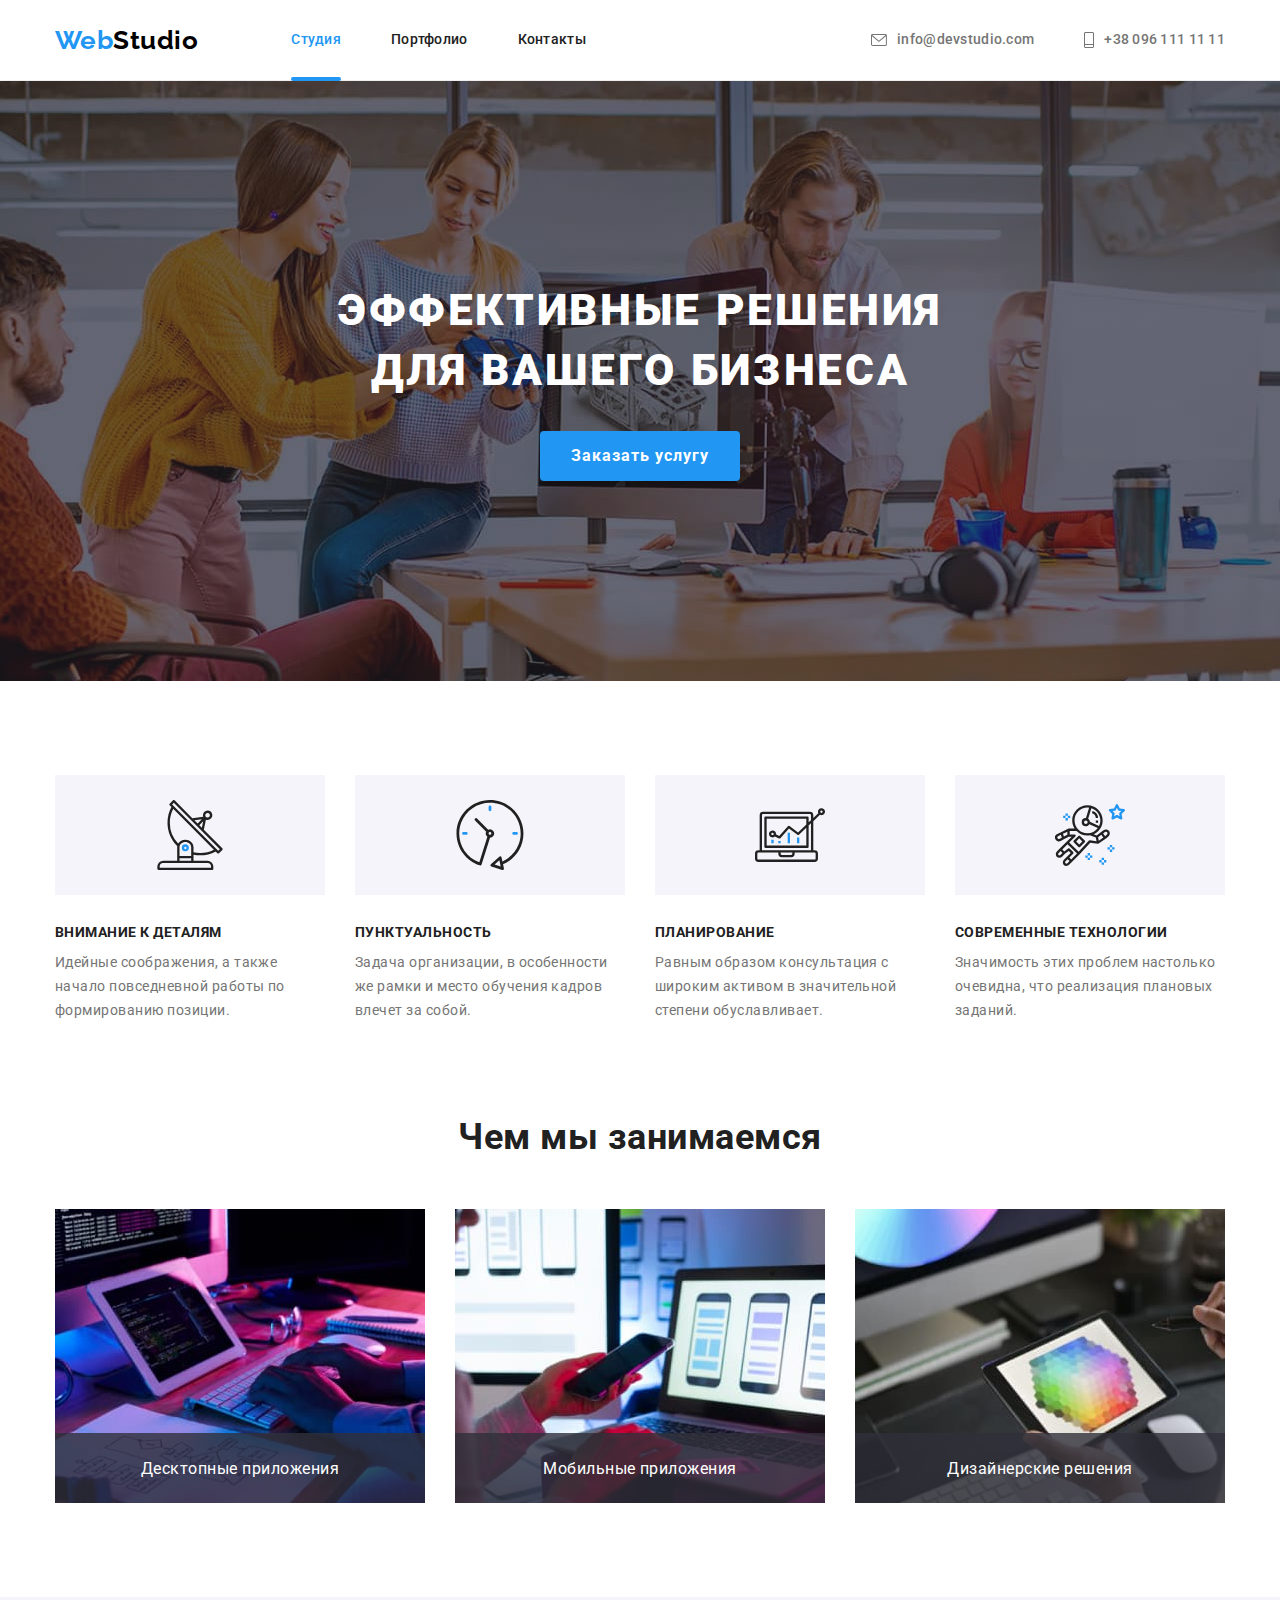
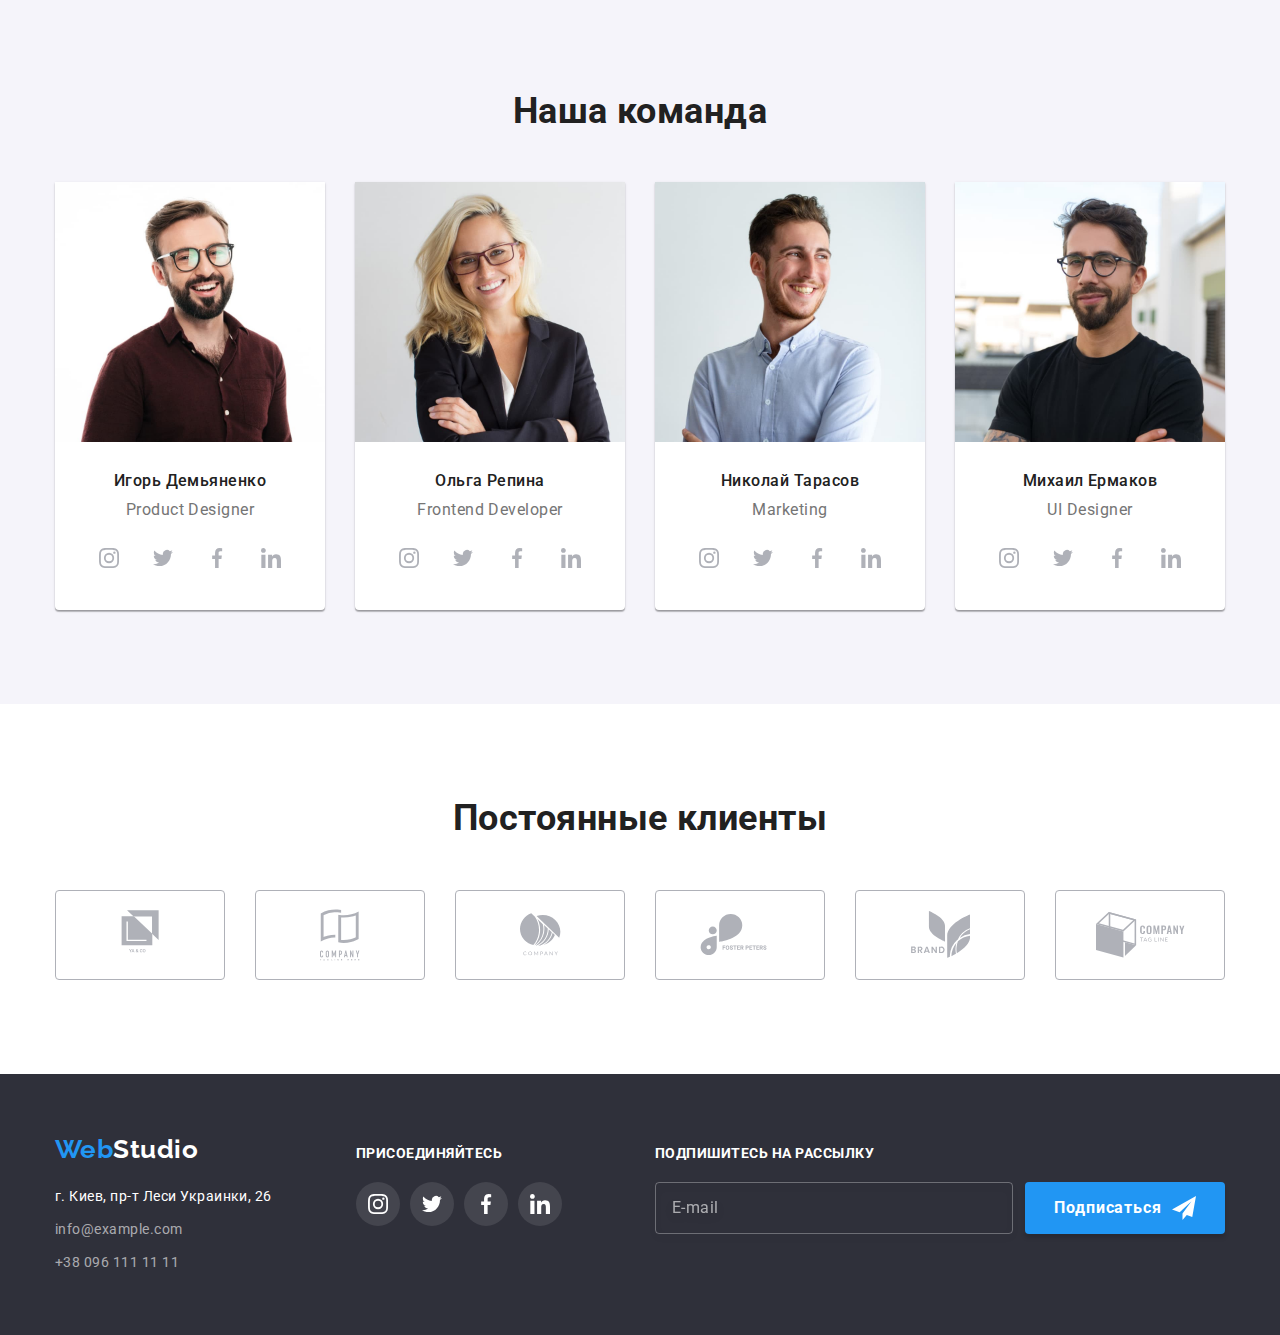
==== index.html @ da9f1fb9 "Добавлены файлы" ====
<!DOCTYPE html>
<html lang="ru">
  <head>
    <meta charset="UTF-8" />
    <meta name="viewport" content="width=device-width, initial-scale=1.0" />
    <title lang="en">Web Studio (Version 2.0)</title>
    <link rel="preconnect" href="https://fonts.gstatic.com" />
    <link
      href="https://fonts.googleapis.com/css2?family=Raleway:wght@700&family=Roboto:wght@400;500;700;900&display=swap"
      rel="stylesheet"
    />
    <link
      rel="stylesheet"
      href="https://cdnjs.cloudflare.com/ajax/libs/modern-normalize/1.0.0/modern-normalize.min.css"
    />
    <link rel="stylesheet" href="css/style.css" />
  </head>
  <body>
    <!-- ========== HEADER ========== -->
    <header class="header">
      <div class="container">
        <nav class="navigation">
          <a class="logo" href="index.html"
            ><span class="logo-segment">Web</span>Studio</a
          >
          <ul class="navigation-list">
            <li class="navigation-list-item">
              <a class="navigation-link current" href="index.html">Студия</a>
            </li>
            <li class="navigation-list-item">
              <a class="navigation-link" href="portfolio.html">Портфолио</a>
            </li>
            <li class="navigation-list-item">
              <a class="navigation-link" href="">Контакты</a>
            </li>
          </ul>
        </nav>
        <address class="header-address">
          <a class="header-address-link" href="mailto:info@devstudio.com">
            <svg class="address-icon" width="16" height="12">
              <use href="./icons/webstudio-sprite.svg#envelope"></use>
            </svg>
            info@devstudio.com</a
          >
          <a class="header-address-link" href="tel:+380961111111">
            <svg class="address-icon" width="10" height="16">
              <use href="./icons/webstudio-sprite.svg#phone"></use>
            </svg>
            +38 096 111 11 11
          </a>
        </address>
      </div>
    </header>

    <main>
      <!-- ========== HERO ========== -->

      <section class="hero">
        <h1 class="hero-title">Эффективные решения для вашего бизнеса</h1>
        <button class="hero-button" type="button" data-modal-open>
          Заказать услугу
        </button>
      </section>

      <!-- ========== FEAUTURES ========== -->

      <section class="section features">
        <div class="container">
          <h2 class="visually-hidden">Особенности</h2>
          <ul class="features-list">
            <li class="features-list-item">
              <div class="features-icon-container">
                <svg class="features-icon" width="70" height="70">
                  <use
                    href="./icons/webstudio-sprite.svg#antenna"
                    width="70"
                    height="70"
                  ></use>
                </svg>
              </div>
              <h3 class="features-list-title">Внимание к деталям</h3>
              <p class="features-list-text">
                Идейные соображения, а также начало повседневной работы по
                формированию позиции.
              </p>
            </li>
            <li class="features-list-item">
              <div class="features-icon-container">
                <svg class="features-icon" width="70" height="70">
                  <use
                    href="./icons/webstudio-sprite.svg#clock"
                    width="70"
                    height="70"
                  ></use>
                </svg>
              </div>
              <h3 class="features-list-title">Пунктуальность</h3>
              <p class="features-list-text">
                Задача организации, в особенности же рамки и место обучения
                кадров влечет за собой.
              </p>
            </li>
            <li class="features-list-item">
              <div class="features-icon-container">
                <svg class="features-icon" width="70" height="70">
                  <use
                    href="./icons/webstudio-sprite.svg#diagram"
                    width="70"
                    height="70"
                  ></use>
                </svg>
              </div>
              <h3 class="features-list-title">Планирование</h3>
              <p class="features-list-text">
                Равным образом консультация с широким активом в значительной
                степени обуславливает.
              </p>
            </li>
            <li class="features-list-item">
              <div class="features-icon-container">
                <svg class="features-icon" width="70" height="70">
                  <use href="./icons/webstudio-sprite.svg#astronaut"></use>
                </svg>
              </div>
              <h3 class="features-list-title">Современные технологии</h3>
              <p class="features-list-text">
                Значимость этих проблем настолько очевидна, что реализация
                плановых заданий.
              </p>
            </li>
          </ul>
        </div>
      </section>

      <!-- ========== SERVICES ========== -->

      <section class="section services">
        <div class="container">
          <h3 class="services-title">Чем мы занимаемся</h3>
          <ul class="services-list">
            <li class="services-list-item">
              <img
                class="services-img"
                src="./images/img.jpg"
                width="370"
                height="294"
                alt="Человек печатает на клавиатуре"
              />
              <div class="services-label">
                <p class="label-text">Десктопные приложения</p>
              </div>
            </li>
            <li class="services-list-item">
              <img
                class="services-img"
                src="./images/img2.jpg"
                width="370"
                height="294"
                alt="Человек смотрит в телефон, сидя за ноутбуком"
              />
              <div class="services-label">
                <p class="label-text">Мобильные приложения</p>
              </div>
            </li>
            <li class="services-list-item">
              <img
                class="services-img"
                src="./images/img3.jpg"
                width="370"
                height="294"
                alt="Человек рисует на планшете"
              />
              <div class="services-label">
                <p class="label-text">Дизайнерские решения</p>
              </div>
            </li>
          </ul>
        </div>
      </section>

      <!-- ========== TEAM ========== -->

      <section class="section team">
        <div class="container">
          <h2 class="team-title">Наша команда</h2>
          <ul class="team-list">
            <li class="team-list-item">
              <img
                class="team-img"
                src="images/man.jpg"
                alt="Игорь Демьяненко"
                width="270"
                height="260"
              />
              <div class="team-card-content">
                <h3 class="team-name-title">Игорь Демьяненко</h3>
                <p class="team-profession" lang="en">Product Designer</p>
                <ul class="team-social-networks">
                  <li>
                    <a href="#" class="team-social-link">
                      <svg class="team-icon" width="20" height="20">
                        <use
                          href="./icons/webstudio-sprite.svg#instagram"
                        ></use>
                      </svg>
                    </a>
                  </li>
                  <li>
                    <a href="#" class="team-social-link">
                      <svg class="team-icon" width="20" height="20">
                        <use href="./icons/webstudio-sprite.svg#twitter"></use>
                      </svg>
                    </a>
                  </li>
                  <li>
                    <a href="#" class="team-social-link">
                      <svg class="team-icon" width="20" height="20">
                        <use href="./icons/webstudio-sprite.svg#facebook"></use>
                      </svg>
                    </a>
                  </li>
                  <li>
                    <a href="#" class="team-social-link">
                      <svg class="team-icon" width="20" height="20">
                        <use href="./icons/webstudio-sprite.svg#linkedin"></use>
                      </svg>
                    </a>
                  </li>
                </ul>
              </div>
            </li>
            <li class="team-list-item">
              <img
                class="team-img"
                src="images/man1.jpg"
                alt="Ольга Репина"
                width="270"
                height="260"
              />
              <div class="team-card-content">
                <h3 class="team-name-title">Ольга Репина</h3>
                <p class="team-profession" lang="en">Frontend Developer</p>
                <ul class="team-social-networks">
                  <li>
                    <a href="#" class="team-social-link">
                      <svg class="team-icon" width="20" height="20">
                        <use
                          href="./icons/webstudio-sprite.svg#instagram"
                        ></use>
                      </svg>
                    </a>
                  </li>
                  <li>
                    <a href="#" class="team-social-link">
                      <svg class="team-icon" width="20" height="20">
                        <use href="./icons/webstudio-sprite.svg#twitter"></use>
                      </svg>
                    </a>
                  </li>
                  <li>
                    <a href="#" class="team-social-link">
                      <svg class="team-icon" width="20" height="20">
                        <use href="./icons/webstudio-sprite.svg#facebook"></use>
                      </svg>
                    </a>
                  </li>
                  <li>
                    <a href="#" class="team-social-link">
                      <svg class="team-icon" width="20" height="20">
                        <use href="./icons/webstudio-sprite.svg#linkedin"></use>
                      </svg>
                    </a>
                  </li>
                </ul>
              </div>
            </li>
            <li class="team-list-item">
              <img
                class="team-img"
                src="images/man2.jpg"
                alt="Николай Тарасов"
                width="270"
                height="260"
              />
              <div class="team-card-content">
                <h3 class="team-name-title">Николай Тарасов</h3>
                <p class="team-profession" lang="en">Marketing</p>
                <ul class="team-social-networks">
                  <li>
                    <a href="#" class="team-social-link">
                      <svg class="team-icon" width="20" height="20">
                        <use
                          href="./icons/webstudio-sprite.svg#instagram"
                        ></use>
                      </svg>
                    </a>
                  </li>
                  <li>
                    <a href="#" class="team-social-link">
                      <svg class="team-icon" width="20" height="20">
                        <use href="./icons/webstudio-sprite.svg#twitter"></use>
                      </svg>
                    </a>
                  </li>
                  <li>
                    <a href="#" class="team-social-link">
                      <svg class="team-icon" width="20" height="20">
                        <use href="./icons/webstudio-sprite.svg#facebook"></use>
                      </svg>
                    </a>
                  </li>
                  <li>
                    <a href="#" class="team-social-link">
                      <svg class="team-icon" width="20" height="20">
                        <use href="./icons/webstudio-sprite.svg#linkedin"></use>
                      </svg>
                    </a>
                  </li>
                </ul>
              </div>
            </li>
            <li class="team-list-item">
              <img
                class="team-img"
                src="images/man3.jpg"
                alt="Михаил Ермаков"
                width="270"
                height="260"
              />
              <div class="team-card-content">
                <h3 class="team-name-title">Михаил Ермаков</h3>
                <p class="team-profession" lang="en">UI Designer</p>
                <ul class="team-social-networks">
                  <li>
                    <a href="#" class="team-social-link">
                      <svg class="team-icon" width="20" height="20">
                        <use
                          href="./icons/webstudio-sprite.svg#instagram"
                        ></use>
                      </svg>
                    </a>
                  </li>
                  <li>
                    <a href="#" class="team-social-link">
                      <svg class="team-icon" width="20" height="20">
                        <use href="./icons/webstudio-sprite.svg#twitter"></use>
                      </svg>
                    </a>
                  </li>
                  <li>
                    <a href="#" class="team-social-link">
                      <svg class="team-icon" width="20" height="20">
                        <use href="./icons/webstudio-sprite.svg#facebook"></use>
                      </svg>
                    </a>
                  </li>
                  <li>
                    <a href="#" class="team-social-link">
                      <svg class="team-icon" width="20" height="20">
                        <use href="./icons/webstudio-sprite.svg#linkedin"></use>
                      </svg>
                    </a>
                  </li>
                </ul>
              </div>
            </li>
          </ul>
        </div>
      </section>

      <!-- ========== CLIENTS ========== -->

      <section class="section clients">
        <div class="container">
          <h2 class="clients-title">Постоянные клиенты</h2>
          <ul class="clients-list">
            <li class="clients-list-item">
              <a href="#" class="clients-link">
                <svg class="clients-icon" width="45" height="50">
                  <use href="./icons/webstudio-sprite.svg#clients-1"></use>
                </svg>
              </a>
            </li>
            <li class="clients-list-item">
              <a href="#" class="clients-link">
                <svg class="clients-icon" width="40" height="52">
                  <use href="./icons/webstudio-sprite.svg#clients-2"></use>
                </svg>
              </a>
            </li>
            <li class="clients-list-item">
              <a href="#" class="clients-link">
                <svg class="clients-icon" width="41" height="43">
                  <use href="./icons/webstudio-sprite.svg#clients-3"></use>
                </svg>
              </a>
            </li>
            <li class="clients-list-item">
              <a href="#" class="clients-link">
                <svg class="clients-icon" width="80" height="42">
                  <use href="./icons/webstudio-sprite.svg#clients-4"></use>
                </svg>
              </a>
            </li>
            <li class="clients-list-item">
              <a href="#" class="clients-link">
                <svg class="clients-icon" width="59" height="47">
                  <use href="./icons/webstudio-sprite.svg#clients-5"></use>
                </svg>
              </a>
            </li>
            <li class="clients-list-item">
              <a href="#" class="clients-link">
                <svg class="clients-icon" width="89" height="46">
                  <use href="./icons/webstudio-sprite.svg#clients-6"></use>
                </svg>
              </a>
            </li>
          </ul>
        </div>
      </section>

      <!-- ========== END CLIENTS ========== -->
    </main>

    <!-- ========== FOOTER ========== -->

    <footer class="footer">
      <div class="container">
        <div class="footer-address-wrapper">
          <a class="logo" href="index.html"
            ><span class="logo-segment">Web</span>Studio</a
          >
          <address class="footer-address">
            <ul class="footer-address-list">
              <li class="footer-address-item">
                <a
                  class="footer-address-map"
                  href="https://goo.gl/maps/e7vMdmrx5FtBi2NV8"
                >
                  г. Киев, пр-т Леси Украинки, 26
                </a>
              </li>
              <li class="footer-address-item">
                <a class="footer-address-link" href="mailto:info@example.com"
                  >info@example.com</a
                >
              </li>
              <li class="footer-address-item">
                <a class="footer-address-link" href="tel:+380961111111"
                  >+38 096 111 11 11</a
                >
              </li>
            </ul>
          </address>
        </div>
        <div class="footer-social-container">
          <b class="follow-us">присоединяйтесь</b>
          <ul class="footer-social-list">
            <li class="footer-social-item">
              <a href="#" class="footer-social-link link">
                <svg class="footer-social-icon" width="20" height="20">
                  <use href="./icons/webstudio-sprite.svg#instagram"></use>
                </svg>
              </a>
            </li>
            <li class="footer-social-item">
              <a href="#" class="footer-social-link link">
                <svg class="footer-social-icon" width="20" height="20">
                  <use href="./icons/webstudio-sprite.svg#twitter"></use>
                </svg>
              </a>
            </li>
            <li class="footer-social-item">
              <a href="#" class="footer-social-link link">
                <svg class="footer-social-icon" width="20" height="20">
                  <use href="./icons/webstudio-sprite.svg#facebook"></use>
                </svg>
              </a>
            </li>
            <li class="footer-social-item">
              <a href="#" class="footer-social-link link">
                <svg class="footer-social-icon" width="20" height="20">
                  <use href="./icons/webstudio-sprite.svg#linkedin"></use>
                </svg>
              </a>
            </li>
          </ul>
        </div>
        <form class="subscr-form">
          <b class="subscr-title">Подпишитесь на рассылку</b>
          <div class="subscr-field">
            <label for="mail"></label>
            <input type="email" name="mail" id="mail" placeholder="E-mail" />
            <button class="subscr-button" type="submit">
              Подписаться
              <svg class="send-icon" width="24" height="24">
                <use href="./icons/webstudio-sprite.svg#send"></use>
              </svg>
            </button>
          </div>
        </form>
      </div>
    </footer>

    <!-- ========== MODAL WINDOW ========== -->

    <div class="backdrop is-hidden" data-modal>
      <div class="modal-window">
        <button type="button" class="modal-close-btn" data-modal-close>
          <svg class="close-icon" width="18" height="18">
            <use href="./icons/webstudio-sprite.svg#close"></use>
          </svg>
        </button>
        <form class="modal-form js-speaker-form">
          <b class="modal-action">Оставьте свои данные, мы вам перезвоним</b>

          <div class="form-field">
            <label for="name" class="form-label">Имя</label>
            <input
              class="form-input"
              type="text"
              name="name"
              id="name"
              autocomplete="off"
            />
            <svg class="input-icon" width="18" height="18">
              <use href="./icons/webstudio-sprite.svg#person"></use>
            </svg>
          </div>

          <div class="form-field">
            <label for="tel" class="form-label">Телефон</label>
            <input
              class="form-input"
              type="tel"
              name="tel"
              id="tel"
              autocomplete="off"
            />
            <svg class="input-icon" width="18" height="18">
              <use href="./icons/webstudio-sprite.svg#handset"></use>
            </svg>
          </div>

          <div class="form-field">
            <label for="modal-mail" class="form-label">Почта</label>
            <input
              class="form-input"
              type="email"
              name="mail"
              id="modal-mail"
            />
            <svg class="input-icon" width="18" height="18">
              <use href="./icons/webstudio-sprite.svg#mail"></use>
            </svg>
          </div>

          <div class="textarea form-field">
            <label for="comment">Комментарий</label>
            <textarea
              class="form-textarea"
              name="comment"
              id="comment"
              placeholder="Введите текст"
            ></textarea>
          </div>

          <div class="form-checkbox">
            <label for="agreement">
              <input
                class="visually-hidden"
                type="checkbox"
                name="agreement"
                id="agreement"
                value="agree"
              />
              <svg class="check-icon" width="16" height="15">
                <use href="./icons/webstudio-sprite.svg#check"></use>
              </svg>
              Соглашаюсь с рассылкой и принимаю&nbsp;
              <a class="agreement-link" href="">Условия договора</a>
            </label>
          </div>

          <button class="submit-button" type="submit">Отправить</button>
        </form>
      </div>
    </div>

    <!-- ========== END MODAL WINDOW ========== -->
    <script src="./js/modal.js"></script>
    <script>
      (() => {
        document
          .querySelector('.js-speaker-form')
          .addEventListener('submit', e => {
            e.preventDefault();

            new FormData(e.currentTarget).forEach((value, name) =>
              console.log(`${name}: ${value}`),
            );
          });
      })();
    </script>
  </body>
</html>
---- css/style.css ----
/* * {
  outline: 1px solid red;
} */
:root {
  --title-text-color: #212121;
  --primary-text-color: #757575;
  --white-text-color: #ffffff;
  --accent-color: #2196f3;
  --hero-background-color: #2f303a;
  --footer-background-color: #2f303a;
  --primary-background-color: #ffffff;
  --secondary-background-color: #f5f4fa;
  --border-color: #eeeeee;
  --icon-color: #afb1b8;

  --card-set-gap: 30px;
  --timing-function: cubic-bezier(0.4, 0, 0.2, 1);
}
/* ========== UTILITIES========== */
.visually-hidden {
  position: absolute;
  width: 1px;
  height: 1px;
  margin: -1px;
  border: 0;
  padding: 0;
  white-space: nowrap;
  clip-path: inset(100%);
  clip: rect(0 0 0 0);
  overflow: hidden;
}
.container {
  width: 1200px;
  margin: 0 auto;
  padding: 0 15px;
}
.section {
  padding-top: 94px;
  padding-bottom: 94px;
}
/* ========== END UTILITIES ========== */

/* ========== BODY ========== */
body {
  /* padding-top: 80px; */

  font-family: 'Roboto', sans-serif;
  font-weight: 400;
  letter-spacing: 0.03em;
  background-color: var(--primary-background-color);
}
a {
  text-decoration: none;
}
ul {
  padding: 0;
  margin: 0;

  list-style: none;
}
h1,
h2,
h3,
h4,
h5,
h6,
p {
  margin: 0;
}
img {
  display: block;
  min-width: 100%;
  height: auto;
}
textarea {
  resize: none;
}
/* ========== END BODY ========== */

/* ========== HEADER ========== */
.header {
  background-color: var(--primary-background-color);
  border-bottom: 1px solid var(--border-color);
}
.header .container {
  display: flex;
  align-items: center;
}
.navigation {
  display: flex;
  align-items: center;
}
.logo {
  font-family: 'Raleway', sans-serif;
  font-weight: 700;
  font-size: 26px;
  line-height: 1.19;
}
.header .logo {
  margin-right: 93px;
  color: #000;
}
.logo-segment {
  color: var(--accent-color);
}
.navigation-list {
  display: flex;
}
.navigation-list-item + .navigation-list-item,
.header-address-link + .header-address-link {
  margin-left: 50px;
}
.navigation-link,
.header-address-link {
  display: inline-block;
  padding-top: 32px;
  padding-bottom: 32px;

  transition: color 250ms var(--timing-function);
}
.navigation-link.current {
  position: relative;

  color: var(--accent-color);
}
.navigation-link.current::after {
  content: '';
  position: absolute;
  left: 0;
  bottom: -1px;

  width: 100%;
  height: 4px;
  border-radius: 4px;

  background-color: var(--accent-color);
}

.navigation-link,
.header-address {
  margin-left: auto;

  font-weight: 500;
  font-size: 14px;
  line-height: 1.14;
  letter-spacing: 0.02em;
  color: var(--title-text-color);
}
.header-address {
  display: flex;
}
.address-icon {
  margin-right: 10px;
  fill: currentColor;
}
.header-address-link {
  display: flex;
  align-items: center;
  font-style: normal;
  color: var(--primary-text-color);
}
.navigation-link:hover,
.navigation-link:focus,
.header-address-link:hover,
.header-address-link:focus {
  color: var(--accent-color);
}
/* ========== END HEADER ========== */

/* ========== HERO ========== */
.hero {
  max-width: 1600px;
  min-height: 600px;
  margin: 0 auto;
  padding-top: 200px;
  padding-bottom: 200px;

  text-align: center;
  background-color: var(--hero-background-color);

  background-image: linear-gradient(
      rgba(47, 48, 58, 0.4),
      rgba(47, 48, 58, 0.4)
    ),
    url(../images/hero-bg.jpg);
  background-position: center;
  background-repeat: no-repeat;
}
.hero-title {
  width: 696px;
  margin-top: 0;
  margin-right: auto;
  margin-bottom: 30px;
  margin-left: auto;

  font-weight: 900;
  font-size: 44px;
  line-height: 1.36;
  letter-spacing: 0.06em;
  text-transform: uppercase;
  color: var(--white-text-color);
}
.hero-button,
.submit-button,
.subscr-button {
  display: block;
  min-width: 200px;
  min-height: 50px;
  padding: 10px 0;

  margin-left: auto;
  margin-right: auto;
  border: none;
  border-radius: 4px;

  font-weight: 700;
  font-size: 16px;
  line-height: 1.87;
  letter-spacing: 0.06em;
  background-color: var(--accent-color);
  color: var(--white-text-color);
  cursor: pointer;

  box-shadow: 0px 4px 4px rgba(0, 0, 0, 0.15);
  transition: color 250ms var(--timing-function);
}
/* ========== END HERO ========== */

/* ========== FEATURES ========== */
.features {
  padding-bottom: 0;
}
.features-list {
  display: flex;
}
.features-list-item {
  width: 270px;
}
.features-list-item + .features-list-item {
  margin-left: 30px;
}
.features-icon-container {
  display: flex;
  justify-content: center;
  align-items: center;
  width: 270px;
  height: 120px;
  margin-bottom: 30px;

  background-color: var(--secondary-background-color);
}
.features-list-title {
  margin-top: 0;
  margin-bottom: 10px;
  color: var(--title-text-color);
}
.features-list-title,
.services-descr,
.follow-us,
.subscr-title {
  font-weight: 700;
  font-size: 14px;
  line-height: 1.14;
  text-transform: uppercase;
}
.features-list-text {
  margin: 0;

  font-size: 14px;
  line-height: 1.71;
  color: var(--primary-text-color);
}
/* ========== END FEATURES ========== */

/* ========== SERVICES ========== */
.services-title,
.team-title,
.clients-title {
  margin-top: 0;
  margin-bottom: 50px;

  font-weight: 700;
  font-size: 36px;
  line-height: 1.16;
  text-align: center;
  color: var(--title-text-color);
}
.services-list {
  display: flex;
  justify-content: space-between;
}
.services-list-item {
  position: relative;
}
.services-label {
  position: absolute;
  bottom: 0;

  width: 100%;
  height: 70px;

  background-color: rgba(47, 48, 58, 0.8);
}
.label-text {
  padding-top: 27px;
  padding-bottom: 27px;

  text-align: center;
  color: var(--white-text-color);
}
/* ========== END SERVICES ========== */

/* ========== TEAM ========== */
.team {
  background-color: var(--secondary-background-color);
}
.team-list {
  display: flex;
  justify-content: space-between;
}
.team-list-item {
  border-bottom-left-radius: 4px;
  border-bottom-right-radius: 4px;
  box-shadow: 0px 1px 3px rgba(0, 0, 0, 0.12), 0px 1px 1px rgba(0, 0, 0, 0.14),
    0px 2px 1px rgba(0, 0, 0, 0.2);
  background-color: var(--primary-background-color);
}
.team-card-content {
  padding-top: 30px;
  padding-right: 32px;
  padding-bottom: 30px;
  padding-left: 32px;
}
.team-name-title,
.team-profession {
  font-weight: 500;
  font-size: 16px;
  line-height: 1.18;
  text-align: center;
  color: var(--title-text-color);
}
.team-name-title {
  margin-bottom: 10px;
}
.team-profession {
  margin-top: 0;
  margin-bottom: 16px;
  font-weight: 400;
  color: var(--primary-text-color);
}
.team-social-networks {
  display: flex;
  justify-content: space-between;
}
.team-social-link {
  display: inline-flex;
  justify-content: center;
  align-items: center;
  width: 44px;
  height: 44px;
  border-radius: 50%;

  color: var(--icon-color);
  transition: color 250ms var(--timing-function),
    background-color 250ms var(--timing-function);
}
.team-social-link:hover,
.team-social-link:focus {
  background-color: var(--accent-color);
  color: var(--white-text-color);
}
.team-icon {
  fill: currentColor;
}
/* ========== END TEAM ========== */

/* ========== CLIENTS ========== */
.clients-list {
  display: flex;
  justify-content: space-between;
}
.clients-link {
  display: flex;
  justify-content: center;
  align-items: center;
  width: 170px;
  height: 90px;
  border: 1px solid var(--icon-color);
  border-radius: 4px;

  color: var(--icon-color);

  transition: color 250ms var(--timing-function),
    border-color 250ms var(--timing-function);
}
.clients-link:hover,
.clients-link:focus {
  color: var(--accent-color);
  border-color: var(--accent-color);
}
.clients-icon {
  fill: currentColor;
}
/* ========== END CLIENTS ========== */

/* ********** PORTFOLIO ********** */

.portfolio .container {
  padding-top: 94px;
  padding-bottom: 94px;
}
.portfolio-filter-list {
  display: flex;
  justify-content: center;
  margin-bottom: 34px;
}
.portfolio-filter-item {
  border: none;
}
.portfolio-filter-item + .portfolio-filter-item {
  margin-left: 8px;
}
.portfolio-filter-button {
  padding-top: 6px;
  padding-right: 22px;
  padding-bottom: 6px;
  padding-left: 22px;
  border: none;
  border-radius: 4px;

  font-family: 'Roboto', sans-serif;
  font-style: normal;
  font-weight: 500;
  font-size: 16px;
  line-height: 1.62;
  text-align: center;
  letter-spacing: 0.03em;
  color: var(--title-text-color);
  background-color: var(--secondary-background-color);

  transition: color 250ms var(--timing-function),
    background-color 250ms var(--timing-function),
    box-shadow 250ms var(--timing-function);
}
.portfolio-filter-button.current,
.portfolio-filter-button:hover,
.portfolio-filter-button:focus {
  background-color: var(--accent-color);
  color: var(--white-text-color);

  box-shadow: 0px 3px 1px rgba(0, 0, 0, 0.1), 0px 1px 2px rgba(0, 0, 0, 0.08),
    0px 2px 2px rgba(0, 0, 0, 0.12);
  cursor: pointer;
}
.portfolio-cards {
  display: flex;
  flex-wrap: wrap;
  margin-top: calc(-1 * var(--card-set-gap));
  margin-left: calc(-1 * var(--card-set-gap));
}
.portfolio-card-item {
  flex-basis: calc(100% / 3 - var(--card-set-gap));
  margin-top: var(--card-set-gap);
  margin-left: var(--card-set-gap);
}
/* ----- ALT SET ----- */

/* .portfolio-cards {
  display: flex;
  flex-wrap: wrap;
}
.portfolio-card-item {
  flex-basis: calc((100% - 2 * 30px) / 3);
  margin-right: 30px;
}
.portfolio-card-item:nth-child(3n) {
  margin-right: 0;
}
.portfolio-card-item:not(:nth-last-child(-n + 3)) {
  margin-bottom: 30px;
} */

/* ----- END ALT SET ----- */
.portfolio-card-link {
  display: block;

  transition: color 250ms var(--timing-function),
    box-shadow 250ms var(--timing-function);
}
.portfolio-card-link:hover,
.portfolio-card-link:focus {
  box-shadow: 0px 1px 1px rgba(0, 0, 0, 0.12), 0px 4px 4px rgba(0, 0, 0, 0.06),
    1px 4px 6px rgba(0, 0, 0, 0.16);
}
.portfolio-card-link:hover .thumb-overlay,
.portfolio-card-link:focus .thumb-overlay {
  transform: translateY(0);
}
.portfolio-card-thumb {
  position: relative;
  overflow: hidden;
}
.thumb-overlay {
  position: absolute;
  left: 0;
  top: 0;

  display: flex;
  justify-content: center;
  align-items: center;
  width: 100%;
  height: 100%;
  background-color: rgba(33, 150, 243, 0.9);

  transition: color 250ms var(--timing-function),
    transform 250ms var(--timing-function);
  transform: translateY(100%);
}
.card-descr {
  width: 322px;
  font-weight: 400;
  font-size: 18px;
  line-height: 1.56;
  letter-spacing: 0.03em;

  color: var(--white-text-color);
}
.card-title-container {
  padding-top: 20px;
  padding-right: 24px;
  padding-bottom: 20px;
  padding-left: 24px;
  border-left: 1px solid var(--border-color);
  border-right: 1px solid var(--border-color);
  border-bottom: 1px solid var(--border-color);
}
.portfolio-card-title {
  margin-bottom: 4px;

  font-weight: 700;
  font-size: 18px;
  line-height: 2;
  letter-spacing: 0.06em;
  color: var(--title-text-color);
}
.portfolio-card-text {
  font-size: 16px;
  line-height: 1.87;
  color: var(--primary-text-color);
}
/* ********** END PORTFOLIO ********** */

/* ========== FOOTER ========== */
.footer {
  background-color: var(--footer-background-color);
  padding-top: 60px;
  padding-bottom: 60px;
}
.footer > .container {
  display: flex;
  align-items: baseline;
}
.footer-address-wrapper {
  width: 231px;
  margin-right: 70px;
}
.footer .logo {
  display: inline-block;
  margin-bottom: 20px;

  color: #fff;
}

.footer-address-item:not(:last-child) {
  margin-bottom: 9px;
}
.footer-address-map,
.footer-address-link {
  display: inline-block;
  font-style: normal;
  font-size: 14px;
  line-height: 1.71;
  color: var(--primary-background-color);
}
.footer-address-map {
  margin: 0;
}
.footer-address-link {
  color: rgba(255, 255, 255, 0.6);

  transition: color 250ms var(--timing-function);
}
.footer-address-link:hover,
.footer-address-link:focus {
  color: #fff;
}
.follow-us,
.subscr-title {
  display: inline-block;
  margin-bottom: 20px;

  color: var(--white-text-color);
  font-style: normal;
}
.footer-social-container {
  margin-right: 93px;
}
.footer-social-list {
  display: flex;
}
.footer-social-item:not(:last-child) {
  margin-right: 10px;
}
.footer-social-link {
  display: flex;
  justify-content: center;
  align-items: center;
  width: 44px;
  height: 44px;
  border-radius: 50%;

  background-color: rgba(255, 255, 255, 0.1);
  transition: background-color 250ms var(--timing-function);
}
.footer-social-link:hover,
.footer-social-link:focus {
  background-color: var(--accent-color);
}
.footer-social-icon {
  fill: var(--white-text-color);
}

.subscr-field {
  display: flex;
}
.subscr-field input {
  width: 358px;
  padding: 15px 16px;
  margin-right: 12px;
  border: 1px solid rgba(255, 255, 255, 0.3);
  border-radius: 4px;
  filter: drop-shadow(0px 4px 4px rgba(0, 0, 0, 0.15));

  font-size: 16px;
  line-height: 1.25;
  letter-spacing: 0.03em;
  background-color: transparent;
  color: rgba(255, 255, 255, 0.6);
}
.subscr-field input::placeholder {
  font-size: 16px;
  line-height: 1.25;
  letter-spacing: 0.03em;
  color: rgba(255, 255, 255, 0.6);
}
.subscr-button {
  margin: 0;
  display: flex;
  justify-content: center;
  align-items: center;
}
.send-icon {
  margin-left: 10px;
}
/* ========== END FOOTER ========== */

/* ========== MODAL WINDOW ========== */
.backdrop {
  perspective: 500px;
  position: fixed;
  top: 0;
  left: 0;
  display: flex;
  /* justify-content: center;
  align-items: center; */
  width: 100%;
  height: 100%;

  background-color: rgba(0, 0, 0, 0.2);

  opacity: 1;
  transition: opacity 250ms var(--timing-function);
}
.backdrop.is-hidden {
  opacity: 0;
  pointer-events: none;
}
.modal-window {
  position: relative;

  width: 528px;
  min-height: 581px;
  margin: auto;
  padding: 40px;
  border-radius: 4px;

  background-color: var(--primary-background-color);

  box-shadow: 0px 1px 3px rgba(0, 0, 0, 0.12), 0px 1px 1px rgba(0, 0, 0, 0.14),
    0px 2px 1px rgba(0, 0, 0, 0.2);

  transition: transform 250ms var(--timing-function);
}
.backdrop.is-hidden .modal-window {
  transform: scale(0) rotateX(-180deg);
}
.modal-close-btn {
  position: absolute;
  top: 8px;
  right: 8px;

  display: flex;
  justify-content: center;
  align-items: center;
  width: 30px;
  height: 30px;
  padding: 0;
  border: 1px solid rgba(0, 0, 0, 0.1);
  border-radius: 50%;
  cursor: pointer;

  background-color: var(--primary-background-color);
  fill: currentColor;

  transition: color 250ms var(--timing-function);
}
.modal-close-btn:hover,
.modal-close-btn:focus {
  color: var(--accent-color);
}

.modal-action {
  display: block;
  margin-bottom: 12px;

  font-size: 20px;
  line-height: 1.15;
  letter-spacing: 0.03em;

  color: var(--title-text-color);
}
.form-field {
  position: relative;
  display: flex;
  flex-direction: column;
  margin-bottom: 10px;
}
.form-field.textarea {
  margin-bottom: 20px;
}
.form-field label {
  margin-bottom: 4px;

  font-size: 12px;
  line-height: 1.16;

  letter-spacing: 0.01em;

  color: var(--primary-text-color);
}
.form-input,
.form-textarea {
  padding-top: 11px;
  padding-bottom: 11px;
  padding-left: 42px;
  outline: none;
  border: 1px solid rgba(33, 33, 33, 0.2);
  border-radius: 4px;

  font-size: 14px;
  line-height: 1.14;
  letter-spacing: 0.01em;

  color: var(--primary-text-color);

  transition: border-color 250ms var(--timing-function);
}
.form-input:focus,
.form-textarea:focus {
  border-color: var(--accent-color);
}
.form-input:hover + .input-icon,
.form-input:focus + .input-icon {
  color: var(--accent-color);
}
.form-field .form-textarea {
  min-height: 120px;
  padding-top: 12px;
  padding-right: 16px;
  padding-bottom: 12px;
  padding-left: 16px;
}
.form-field textarea::placeholder {
  font-size: 12px;
  line-height: 1.16;
  letter-spacing: 0.01em;

  color: rgba(117, 117, 117, 0.5);
}

.input-icon {
  position: absolute;
  left: 12px;
  bottom: 11px;
  fill: currentColor;

  transition: color 250ms var(--timing-function);
}
.form-checkbox {
  display: flex;
  justify-content: center;
  align-items: center;
  margin-bottom: 30px;
}
.form-checkbox label {
  display: flex;
  align-items: center;
}
.check-icon {
  color: var(--white-text-color);
  margin-right: 8px;
  border: 2px solid var(--title-text-color);
  border-radius: 2px;
  fill: currentColor;

  transition: background-color 250ms var(--timing-function),
    border-color 250ms var(--timing-function);
}
.form-checkbox input {
  position: absolute;
  margin-right: 8px;
}
.form-checkbox input:checked + .check-icon {
  border: none;
  background-color: var(--accent-color);
}
.form-checkbox label {
  font-size: 14px;
  line-height: 1.71;
  letter-spacing: 0.03em;

  color: var(--primary-text-color);
}
.agreement-link {
  text-decoration: underline;
  text-decoration-skip-ink: none;
  color: var(--accent-color);
}
/* ========== END MODAL WINDOW ========== */
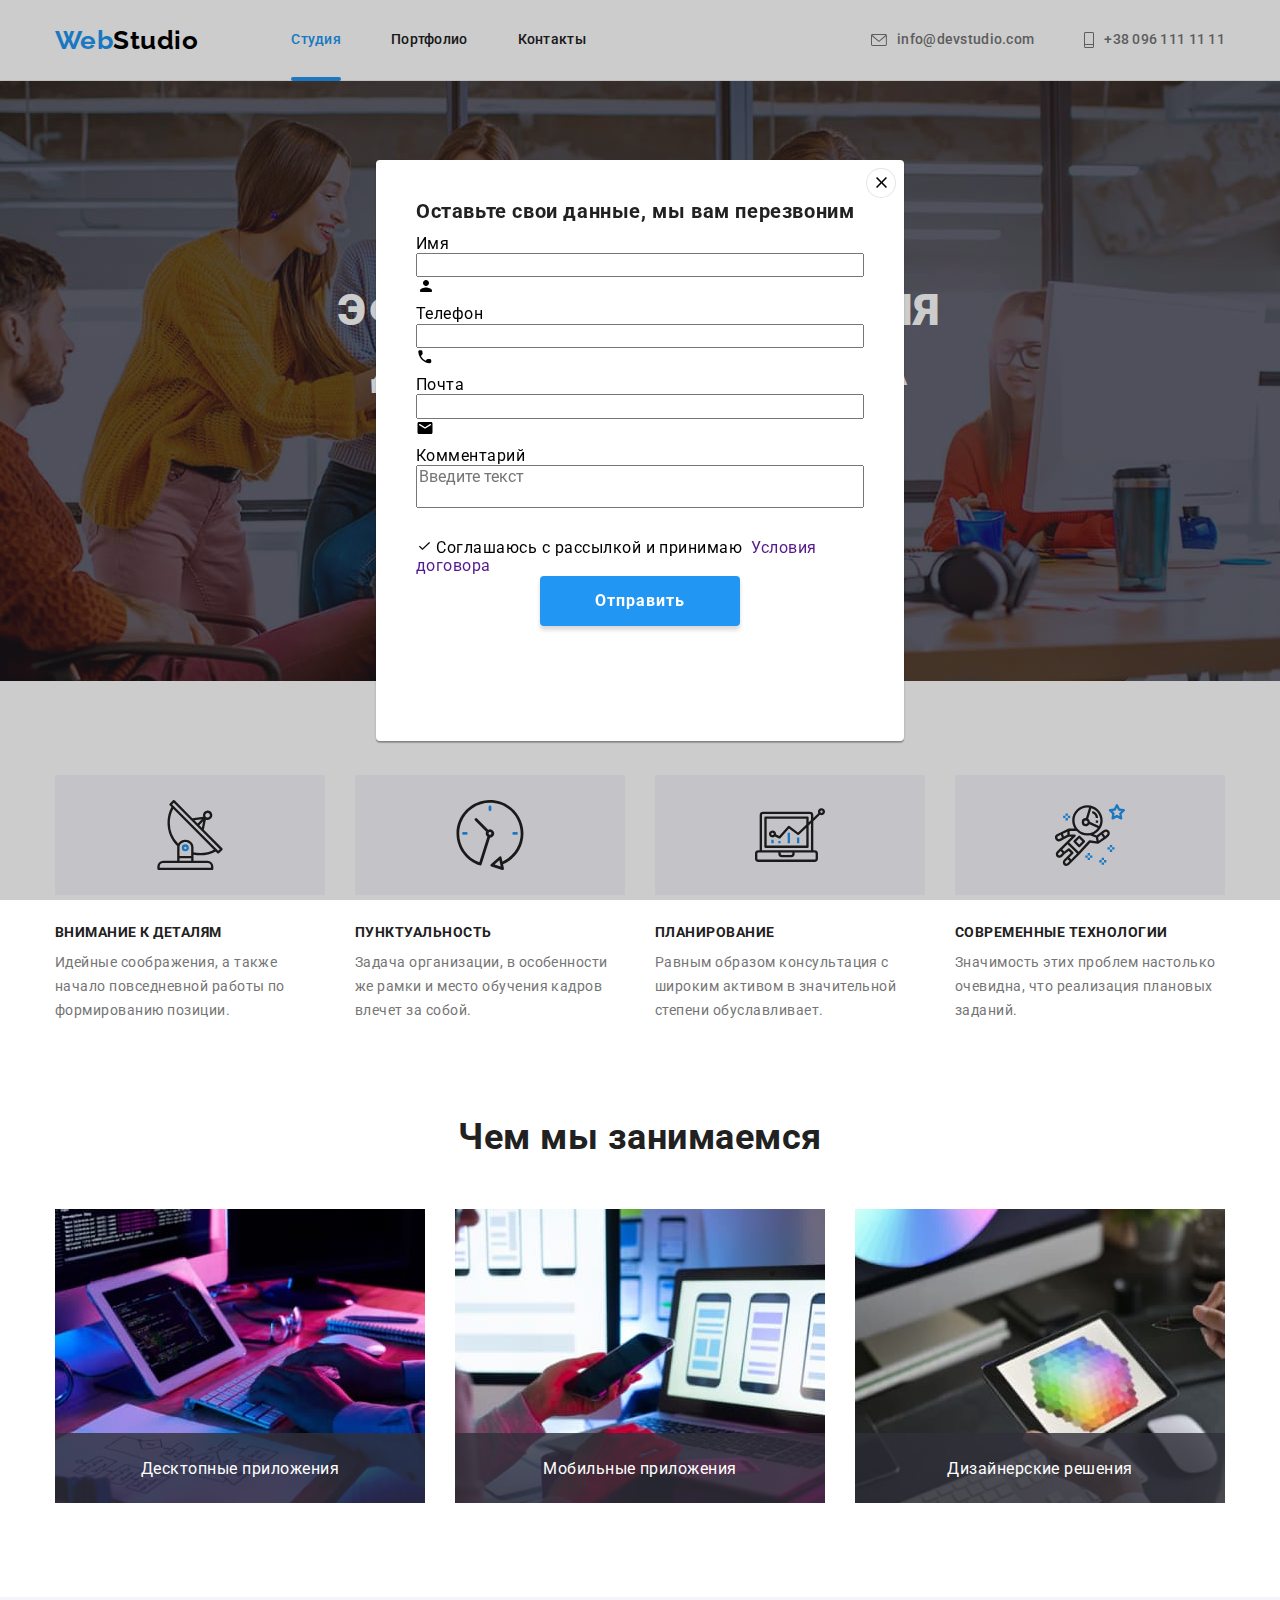
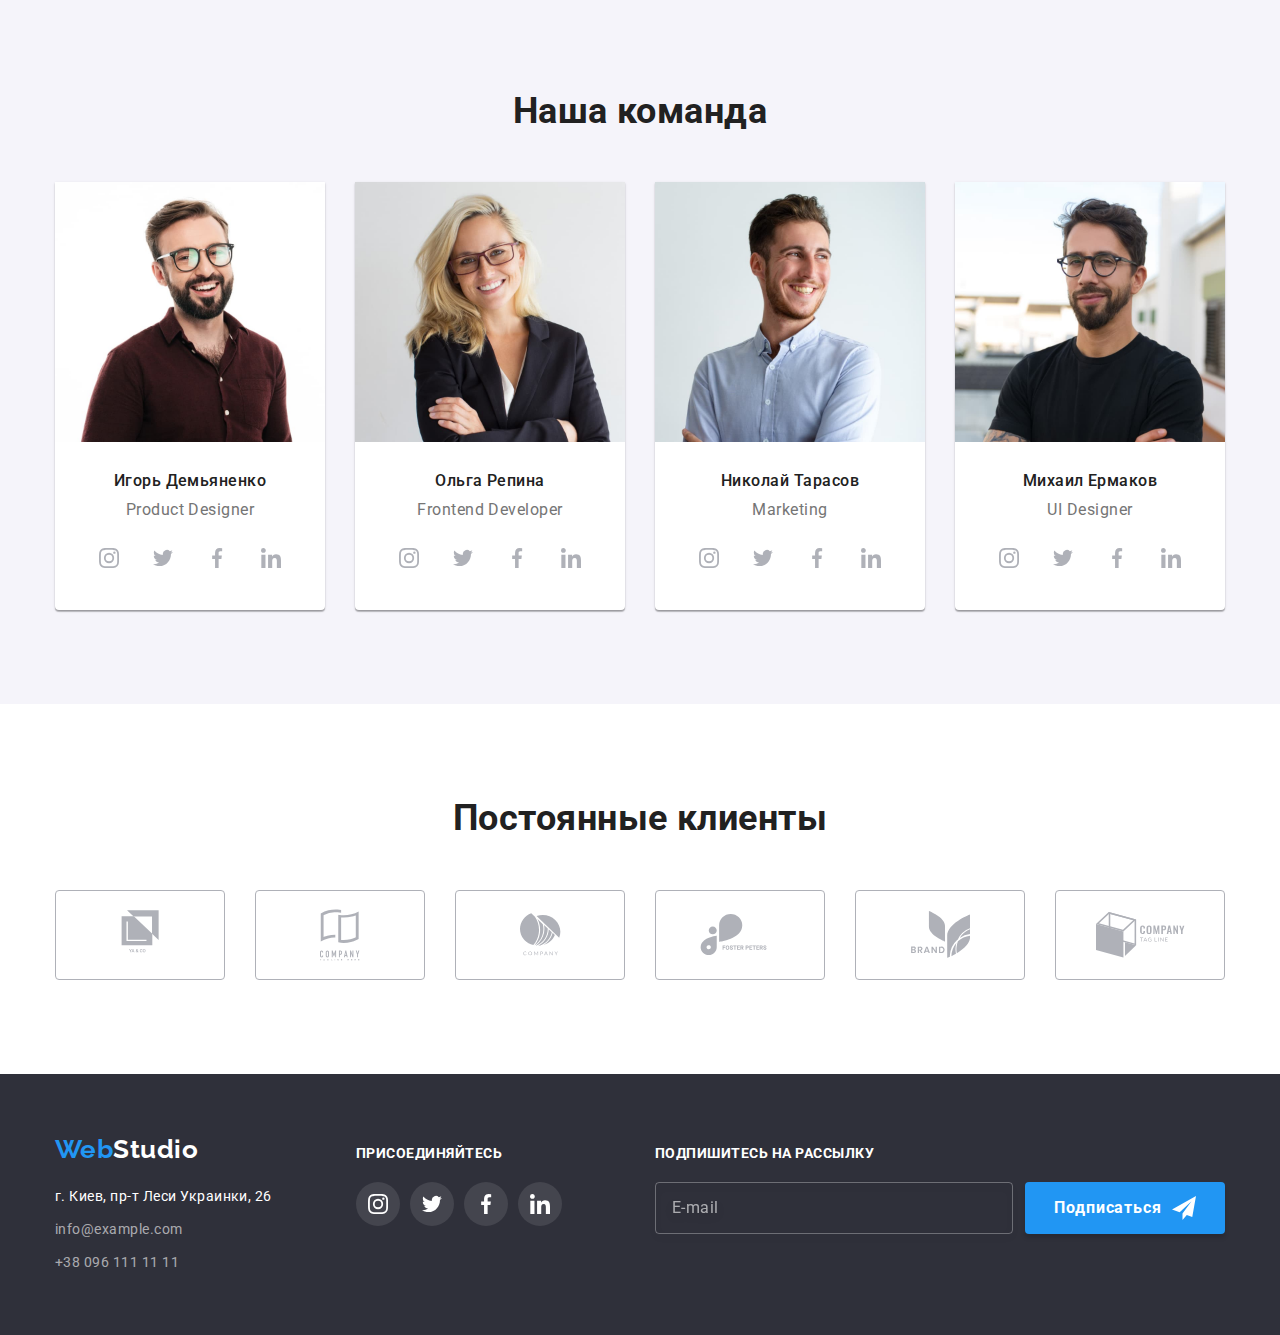
==== commit 7b6de076: "Рефакторинг" ====
--- a/index.html
+++ b/index.html
@@ -13,37 +13,41 @@
       rel="stylesheet"
       href="https://cdnjs.cloudflare.com/ajax/libs/modern-normalize/1.0.0/modern-normalize.min.css"
     />
-    <link rel="stylesheet" href="css/style.css" />
+    <link rel="stylesheet" href="css/main.min.css" />
   </head>
   <body>
     <!-- ========== HEADER ========== -->
-    <header class="header">
+    <header class="page-header">
       <div class="container">
-        <nav class="navigation">
-          <a class="logo" href="index.html"
-            ><span class="logo-segment">Web</span>Studio</a
+        <nav class="site-nav">
+          <a class="logo page-header__logo" href="index.html"
+            ><span class="logo__segment">Web</span>Studio</a
           >
-          <ul class="navigation-list">
-            <li class="navigation-list-item">
-              <a class="navigation-link current" href="index.html">Студия</a>
-            </li>
-            <li class="navigation-list-item">
-              <a class="navigation-link" href="portfolio.html">Портфолио</a>
-            </li>
-            <li class="navigation-list-item">
-              <a class="navigation-link" href="">Контакты</a>
+          <ul class="site-nav__list">
+            <li class="site-nav__item">
+              <a
+                class="site-nav__link site-nav__link--current"
+                href="index.html"
+                >Студия</a
+              >
+            </li>
+            <li class="site-nav__item">
+              <a class="site-nav__link" href="portfolio.html">Портфолио</a>
+            </li>
+            <li class="site-nav__item">
+              <a class="site-nav__link" href="">Контакты</a>
             </li>
           </ul>
         </nav>
-        <address class="header-address">
-          <a class="header-address-link" href="mailto:info@devstudio.com">
-            <svg class="address-icon" width="16" height="12">
+        <address class="page-header__address">
+          <a class="page-header__link" href="mailto:info@devstudio.com">
+            <svg class="page-header__icon" width="16" height="12">
               <use href="./icons/webstudio-sprite.svg#envelope"></use>
             </svg>
             info@devstudio.com</a
           >
-          <a class="header-address-link" href="tel:+380961111111">
-            <svg class="address-icon" width="10" height="16">
+          <a class="page-header__link" href="tel:+380961111111">
+            <svg class="page-header__icon" width="10" height="16">
               <use href="./icons/webstudio-sprite.svg#phone"></use>
             </svg>
             +38 096 111 11 11
@@ -56,8 +60,8 @@
       <!-- ========== HERO ========== -->
 
       <section class="hero">
-        <h1 class="hero-title">Эффективные решения для вашего бизнеса</h1>
-        <button class="hero-button" type="button" data-modal-open>
+        <h1 class="hero__title">Эффективные решения для вашего бизнеса</h1>
+        <button class="button hero__button" type="button" data-modal-open>
           Заказать услугу
         </button>
       </section>
@@ -67,9 +71,9 @@
       <section class="section features">
         <div class="container">
           <h2 class="visually-hidden">Особенности</h2>
-          <ul class="features-list">
-            <li class="features-list-item">
-              <div class="features-icon-container">
+          <ul class="features__list">
+            <li class="features__list-item">
+              <div class="features__icon-wrapper">
                 <svg class="features-icon" width="70" height="70">
                   <use
                     href="./icons/webstudio-sprite.svg#antenna"
@@ -78,14 +82,14 @@
                   ></use>
                 </svg>
               </div>
-              <h3 class="features-list-title">Внимание к деталям</h3>
-              <p class="features-list-text">
+              <h3 class="features__title">Внимание к деталям</h3>
+              <p class="features__text">
                 Идейные соображения, а также начало повседневной работы по
                 формированию позиции.
               </p>
             </li>
-            <li class="features-list-item">
-              <div class="features-icon-container">
+            <li class="features__list-item">
+              <div class="features__icon-wrapper">
                 <svg class="features-icon" width="70" height="70">
                   <use
                     href="./icons/webstudio-sprite.svg#clock"
@@ -94,14 +98,14 @@
                   ></use>
                 </svg>
               </div>
-              <h3 class="features-list-title">Пунктуальность</h3>
-              <p class="features-list-text">
+              <h3 class="features__title">Пунктуальность</h3>
+              <p class="features__text">
                 Задача организации, в особенности же рамки и место обучения
                 кадров влечет за собой.
               </p>
             </li>
-            <li class="features-list-item">
-              <div class="features-icon-container">
+            <li class="features__list-item">
+              <div class="features__icon-wrapper">
                 <svg class="features-icon" width="70" height="70">
                   <use
                     href="./icons/webstudio-sprite.svg#diagram"
@@ -110,20 +114,20 @@
                   ></use>
                 </svg>
               </div>
-              <h3 class="features-list-title">Планирование</h3>
-              <p class="features-list-text">
+              <h3 class="features__title">Планирование</h3>
+              <p class="features__text">
                 Равным образом консультация с широким активом в значительной
                 степени обуславливает.
               </p>
             </li>
-            <li class="features-list-item">
-              <div class="features-icon-container">
+            <li class="features__list-item">
+              <div class="features__icon-wrapper">
                 <svg class="features-icon" width="70" height="70">
                   <use href="./icons/webstudio-sprite.svg#astronaut"></use>
                 </svg>
               </div>
-              <h3 class="features-list-title">Современные технологии</h3>
-              <p class="features-list-text">
+              <h3 class="features__title">Современные технологии</h3>
+              <p class="features__text">
                 Значимость этих проблем настолько очевидна, что реализация
                 плановых заданий.
               </p>
@@ -136,9 +140,9 @@
 
       <section class="section services">
         <div class="container">
-          <h3 class="services-title">Чем мы занимаемся</h3>
-          <ul class="services-list">
-            <li class="services-list-item">
+          <h3 class="services__title">Чем мы занимаемся</h3>
+          <ul class="services__list">
+            <li class="services__list-item">
               <img
                 class="services-img"
                 src="./images/img.jpg"
@@ -146,11 +150,11 @@
                 height="294"
                 alt="Человек печатает на клавиатуре"
               />
-              <div class="services-label">
-                <p class="label-text">Десктопные приложения</p>
-              </div>
-            </li>
-            <li class="services-list-item">
+              <div class="services__label">
+                <p class="services__label-text">Десктопные приложения</p>
+              </div>
+            </li>
+            <li class="services__list-item">
               <img
                 class="services-img"
                 src="./images/img2.jpg"
@@ -158,11 +162,11 @@
                 height="294"
                 alt="Человек смотрит в телефон, сидя за ноутбуком"
               />
-              <div class="services-label">
-                <p class="label-text">Мобильные приложения</p>
-              </div>
-            </li>
-            <li class="services-list-item">
+              <div class="services__label">
+                <p class="services__label-text">Мобильные приложения</p>
+              </div>
+            </li>
+            <li class="services__list-item">
               <img
                 class="services-img"
                 src="./images/img3.jpg"
@@ -170,8 +174,8 @@
                 height="294"
                 alt="Человек рисует на планшете"
               />
-              <div class="services-label">
-                <p class="label-text">Дизайнерские решения</p>
+              <div class="services__label">
+                <p class="services__label-text">Дизайнерские решения</p>
               </div>
             </li>
           </ul>
@@ -182,23 +186,23 @@
 
       <section class="section team">
         <div class="container">
-          <h2 class="team-title">Наша команда</h2>
-          <ul class="team-list">
-            <li class="team-list-item">
+          <h2 class="team__title">Наша команда</h2>
+          <ul class="team__list">
+            <li class="team__list-item">
               <img
-                class="team-img"
+                class="team__img"
                 src="images/man.jpg"
                 alt="Игорь Демьяненко"
                 width="270"
                 height="260"
               />
-              <div class="team-card-content">
-                <h3 class="team-name-title">Игорь Демьяненко</h3>
-                <p class="team-profession" lang="en">Product Designer</p>
-                <ul class="team-social-networks">
-                  <li>
-                    <a href="#" class="team-social-link">
-                      <svg class="team-icon" width="20" height="20">
+              <div class="team__card-content">
+                <h3 class="team__name">Игорь Демьяненко</h3>
+                <p class="team__profession" lang="en">Product Designer</p>
+                <ul class="team__social">
+                  <li>
+                    <a href="#" class="team__social-link">
+                      <svg class="team__social-icon" width="20" height="20">
                         <use
                           href="./icons/webstudio-sprite.svg#instagram"
                         ></use>
@@ -206,22 +210,22 @@
                     </a>
                   </li>
                   <li>
-                    <a href="#" class="team-social-link">
-                      <svg class="team-icon" width="20" height="20">
+                    <a href="#" class="team__social-link">
+                      <svg class="team__social-icon" width="20" height="20">
                         <use href="./icons/webstudio-sprite.svg#twitter"></use>
                       </svg>
                     </a>
                   </li>
                   <li>
-                    <a href="#" class="team-social-link">
-                      <svg class="team-icon" width="20" height="20">
+                    <a href="#" class="team__social-link">
+                      <svg class="team__social-icon" width="20" height="20">
                         <use href="./icons/webstudio-sprite.svg#facebook"></use>
                       </svg>
                     </a>
                   </li>
                   <li>
-                    <a href="#" class="team-social-link">
-                      <svg class="team-icon" width="20" height="20">
+                    <a href="#" class="team__social-link">
+                      <svg class="team__social-icon" width="20" height="20">
                         <use href="./icons/webstudio-sprite.svg#linkedin"></use>
                       </svg>
                     </a>
@@ -229,21 +233,21 @@
                 </ul>
               </div>
             </li>
-            <li class="team-list-item">
+            <li class="team__list-item">
               <img
-                class="team-img"
+                class="team__img"
                 src="images/man1.jpg"
                 alt="Ольга Репина"
                 width="270"
                 height="260"
               />
-              <div class="team-card-content">
-                <h3 class="team-name-title">Ольга Репина</h3>
-                <p class="team-profession" lang="en">Frontend Developer</p>
-                <ul class="team-social-networks">
-                  <li>
-                    <a href="#" class="team-social-link">
-                      <svg class="team-icon" width="20" height="20">
+              <div class="team__card-content">
+                <h3 class="team__name">Ольга Репина</h3>
+                <p class="team__profession" lang="en">Frontend Developer</p>
+                <ul class="team__social">
+                  <li>
+                    <a href="#" class="team__social-link">
+                      <svg class="team__social-icon" width="20" height="20">
                         <use
                           href="./icons/webstudio-sprite.svg#instagram"
                         ></use>
@@ -251,22 +255,22 @@
                     </a>
                   </li>
                   <li>
-                    <a href="#" class="team-social-link">
-                      <svg class="team-icon" width="20" height="20">
+                    <a href="#" class="team__social-link">
+                      <svg class="team__social-icon" width="20" height="20">
                         <use href="./icons/webstudio-sprite.svg#twitter"></use>
                       </svg>
                     </a>
                   </li>
                   <li>
-                    <a href="#" class="team-social-link">
-                      <svg class="team-icon" width="20" height="20">
+                    <a href="#" class="team__social-link">
+                      <svg class="team__social-icon" width="20" height="20">
                         <use href="./icons/webstudio-sprite.svg#facebook"></use>
                       </svg>
                     </a>
                   </li>
                   <li>
-                    <a href="#" class="team-social-link">
-                      <svg class="team-icon" width="20" height="20">
+                    <a href="#" class="team__social-link">
+                      <svg class="team__social-icon" width="20" height="20">
                         <use href="./icons/webstudio-sprite.svg#linkedin"></use>
                       </svg>
                     </a>
@@ -274,21 +278,21 @@
                 </ul>
               </div>
             </li>
-            <li class="team-list-item">
+            <li class="team__list-item">
               <img
-                class="team-img"
+                class="team__img"
                 src="images/man2.jpg"
                 alt="Николай Тарасов"
                 width="270"
                 height="260"
               />
-              <div class="team-card-content">
-                <h3 class="team-name-title">Николай Тарасов</h3>
-                <p class="team-profession" lang="en">Marketing</p>
-                <ul class="team-social-networks">
-                  <li>
-                    <a href="#" class="team-social-link">
-                      <svg class="team-icon" width="20" height="20">
+              <div class="team__card-content">
+                <h3 class="team__name">Николай Тарасов</h3>
+                <p class="team__profession" lang="en">Marketing</p>
+                <ul class="team__social">
+                  <li>
+                    <a href="#" class="team__social-link">
+                      <svg class="team__social-icon" width="20" height="20">
                         <use
                           href="./icons/webstudio-sprite.svg#instagram"
                         ></use>
@@ -296,22 +300,22 @@
                     </a>
                   </li>
                   <li>
-                    <a href="#" class="team-social-link">
-                      <svg class="team-icon" width="20" height="20">
+                    <a href="#" class="team__social-link">
+                      <svg class="team__social-icon" width="20" height="20">
                         <use href="./icons/webstudio-sprite.svg#twitter"></use>
                       </svg>
                     </a>
                   </li>
                   <li>
-                    <a href="#" class="team-social-link">
-                      <svg class="team-icon" width="20" height="20">
+                    <a href="#" class="team__social-link">
+                      <svg class="team__social-icon" width="20" height="20">
                         <use href="./icons/webstudio-sprite.svg#facebook"></use>
                       </svg>
                     </a>
                   </li>
                   <li>
-                    <a href="#" class="team-social-link">
-                      <svg class="team-icon" width="20" height="20">
+                    <a href="#" class="team__social-link">
+                      <svg class="team__social-icon" width="20" height="20">
                         <use href="./icons/webstudio-sprite.svg#linkedin"></use>
                       </svg>
                     </a>
@@ -319,21 +323,21 @@
                 </ul>
               </div>
             </li>
-            <li class="team-list-item">
+            <li class="team__list-item">
               <img
-                class="team-img"
+                class="team__img"
                 src="images/man3.jpg"
                 alt="Михаил Ермаков"
                 width="270"
                 height="260"
               />
-              <div class="team-card-content">
-                <h3 class="team-name-title">Михаил Ермаков</h3>
-                <p class="team-profession" lang="en">UI Designer</p>
-                <ul class="team-social-networks">
-                  <li>
-                    <a href="#" class="team-social-link">
-                      <svg class="team-icon" width="20" height="20">
+              <div class="team__card-content">
+                <h3 class="team__name">Михаил Ермаков</h3>
+                <p class="team__profession" lang="en">UI Designer</p>
+                <ul class="team__social">
+                  <li>
+                    <a href="#" class="team__social-link">
+                      <svg class="team__social-icon" width="20" height="20">
                         <use
                           href="./icons/webstudio-sprite.svg#instagram"
                         ></use>
@@ -341,22 +345,22 @@
                     </a>
                   </li>
                   <li>
-                    <a href="#" class="team-social-link">
-                      <svg class="team-icon" width="20" height="20">
+                    <a href="#" class="team__social-link">
+                      <svg class="team__social-icon" width="20" height="20">
                         <use href="./icons/webstudio-sprite.svg#twitter"></use>
                       </svg>
                     </a>
                   </li>
                   <li>
-                    <a href="#" class="team-social-link">
-                      <svg class="team-icon" width="20" height="20">
+                    <a href="#" class="team__social-link">
+                      <svg class="team__social-icon" width="20" height="20">
                         <use href="./icons/webstudio-sprite.svg#facebook"></use>
                       </svg>
                     </a>
                   </li>
                   <li>
-                    <a href="#" class="team-social-link">
-                      <svg class="team-icon" width="20" height="20">
+                    <a href="#" class="team__social-link">
+                      <svg class="team__social-icon" width="20" height="20">
                         <use href="./icons/webstudio-sprite.svg#linkedin"></use>
                       </svg>
                     </a>
@@ -372,46 +376,46 @@
 
       <section class="section clients">
         <div class="container">
-          <h2 class="clients-title">Постоянные клиенты</h2>
-          <ul class="clients-list">
-            <li class="clients-list-item">
-              <a href="#" class="clients-link">
-                <svg class="clients-icon" width="45" height="50">
+          <h2 class="clients__title">Постоянные клиенты</h2>
+          <ul class="clients__list">
+            <li class="clients__list-item">
+              <a href="#" class="clients__link">
+                <svg class="clients__icon" width="45" height="50">
                   <use href="./icons/webstudio-sprite.svg#clients-1"></use>
                 </svg>
               </a>
             </li>
-            <li class="clients-list-item">
-              <a href="#" class="clients-link">
-                <svg class="clients-icon" width="40" height="52">
+            <li class="clients__list-item">
+              <a href="#" class="clients__link">
+                <svg class="clients__icon" width="40" height="52">
                   <use href="./icons/webstudio-sprite.svg#clients-2"></use>
                 </svg>
               </a>
             </li>
-            <li class="clients-list-item">
-              <a href="#" class="clients-link">
-                <svg class="clients-icon" width="41" height="43">
+            <li class="clients__list-item">
+              <a href="#" class="clients__link">
+                <svg class="clients__icon" width="41" height="43">
                   <use href="./icons/webstudio-sprite.svg#clients-3"></use>
                 </svg>
               </a>
             </li>
-            <li class="clients-list-item">
-              <a href="#" class="clients-link">
-                <svg class="clients-icon" width="80" height="42">
+            <li class="clients__list-item">
+              <a href="#" class="clients__link">
+                <svg class="clients__icon" width="80" height="42">
                   <use href="./icons/webstudio-sprite.svg#clients-4"></use>
                 </svg>
               </a>
             </li>
-            <li class="clients-list-item">
-              <a href="#" class="clients-link">
-                <svg class="clients-icon" width="59" height="47">
+            <li class="clients__list-item">
+              <a href="#" class="clients__link">
+                <svg class="clients__icon" width="59" height="47">
                   <use href="./icons/webstudio-sprite.svg#clients-5"></use>
                 </svg>
               </a>
             </li>
-            <li class="clients-list-item">
-              <a href="#" class="clients-link">
-                <svg class="clients-icon" width="89" height="46">
+            <li class="clients__list-item">
+              <a href="#" class="clients__link">
+                <svg class="clients__icon" width="89" height="46">
                   <use href="./icons/webstudio-sprite.svg#clients-6"></use>
                 </svg>
               </a>
@@ -425,76 +429,85 @@
 
     <!-- ========== FOOTER ========== -->
 
-    <footer class="footer">
+    <footer class="page-footer">
       <div class="container">
-        <div class="footer-address-wrapper">
-          <a class="logo" href="index.html"
-            ><span class="logo-segment">Web</span>Studio</a
+        <div class="page-footer__address-wrapper">
+          <a class="logo page-footer__logo" href="index.html"
+            ><span class="logo__segment">Web</span>Studio</a
           >
-          <address class="footer-address">
-            <ul class="footer-address-list">
-              <li class="footer-address-item">
+          <address class="page-footer__address">
+            <ul class="page-footer__address-list">
+              <li class="page-footer__address-item">
                 <a
-                  class="footer-address-map"
+                  class="page-footer__address-map"
                   href="https://goo.gl/maps/e7vMdmrx5FtBi2NV8"
                 >
                   г. Киев, пр-т Леси Украинки, 26
                 </a>
               </li>
-              <li class="footer-address-item">
-                <a class="footer-address-link" href="mailto:info@example.com"
+              <li class="page-footer__address-item">
+                <a
+                  class="page-footer__address-link"
+                  href="mailto:info@example.com"
                   >info@example.com</a
                 >
               </li>
-              <li class="footer-address-item">
-                <a class="footer-address-link" href="tel:+380961111111"
+              <li class="page-footer__address-item">
+                <a class="page-footer__address-link" href="tel:+380961111111"
                   >+38 096 111 11 11</a
                 >
               </li>
             </ul>
           </address>
         </div>
-        <div class="footer-social-container">
-          <b class="follow-us">присоединяйтесь</b>
-          <ul class="footer-social-list">
-            <li class="footer-social-item">
-              <a href="#" class="footer-social-link link">
-                <svg class="footer-social-icon" width="20" height="20">
+        <div class="page-footer__social-wrapper">
+          <b class="page-footer__title">присоединяйтесь</b>
+          <ul class="page-footer__social-list">
+            <li class="page-footer__social-item">
+              <a href="#" class="page-footer__social-link link">
+                <svg class="page-footer__social-icon" width="20" height="20">
                   <use href="./icons/webstudio-sprite.svg#instagram"></use>
                 </svg>
               </a>
             </li>
-            <li class="footer-social-item">
-              <a href="#" class="footer-social-link link">
-                <svg class="footer-social-icon" width="20" height="20">
+            <li class="page-footer__social-item">
+              <a href="#" class="page-footer__social-link link">
+                <svg class="page-footer__social-icon" width="20" height="20">
                   <use href="./icons/webstudio-sprite.svg#twitter"></use>
                 </svg>
               </a>
             </li>
-            <li class="footer-social-item">
-              <a href="#" class="footer-social-link link">
-                <svg class="footer-social-icon" width="20" height="20">
+            <li class="page-footer__social-item">
+              <a href="#" class="page-footer__social-link link">
+                <svg class="page-footer__social-icon" width="20" height="20">
                   <use href="./icons/webstudio-sprite.svg#facebook"></use>
                 </svg>
               </a>
             </li>
-            <li class="footer-social-item">
-              <a href="#" class="footer-social-link link">
-                <svg class="footer-social-icon" width="20" height="20">
+            <li class="page-footer__social-item">
+              <a href="#" class="page-footer__social-link link">
+                <svg class="page-footer__social-icon" width="20" height="20">
                   <use href="./icons/webstudio-sprite.svg#linkedin"></use>
                 </svg>
               </a>
             </li>
           </ul>
         </div>
-        <form class="subscr-form">
-          <b class="subscr-title">Подпишитесь на рассылку</b>
-          <div class="subscr-field">
+
+        <form class="page-footer__subscr-form">
+          <b class="page-footer__title">Подпишитесь на рассылку</b>
+          <div class="page-footer__subscr-field">
             <label for="mail"></label>
-            <input type="email" name="mail" id="mail" placeholder="E-mail" />
-            <button class="subscr-button" type="submit">
+            <input
+              class="page-footer__input"
+              type="email"
+              name="mail"
+              id="mail"
+              placeholder="E-mail"
+            />
+            <button class="button page-footer__button" type="submit">
               Подписаться
-              <svg class="send-icon" width="24" height="24">
+              <svg class="page-footer__send-icon" width="24" height="24">
                 <use href="./icons/webstudio-sprite.svg#send"></use>
               </svg>
             </button>
@@ -505,68 +518,69 @@
 
     <!-- ========== MODAL WINDOW ========== -->
 
-    <div class="backdrop is-hidden" data-modal>
-      <div class="modal-window">
-        <button type="button" class="modal-close-btn" data-modal-close>
-          <svg class="close-icon" width="18" height="18">
+    <div class="backdrop is-hidde" data-modal>
+      <div class="modal">
+        <button type="button" class="close-button" data-modal-close>
+          <svg class="close-button__icon" width="18" height="18">
             <use href="./icons/webstudio-sprite.svg#close"></use>
           </svg>
         </button>
-        <form class="modal-form js-speaker-form">
-          <b class="modal-action">Оставьте свои данные, мы вам перезвоним</b>
-
-          <div class="form-field">
-            <label for="name" class="form-label">Имя</label>
+
+        <b class="modal__title">Оставьте свои данные, мы вам перезвоним</b>
+
+        <form class="modal__form js-speaker-form">
+          <div class="modal__form-field">
+            <label for="name" class="modal__form-label">Имя</label>
             <input
-              class="form-input"
+              class="modal__form-input"
               type="text"
               name="name"
               id="name"
               autocomplete="off"
             />
-            <svg class="input-icon" width="18" height="18">
+            <svg class="modal__input-icon" width="18" height="18">
               <use href="./icons/webstudio-sprite.svg#person"></use>
             </svg>
           </div>
 
-          <div class="form-field">
-            <label for="tel" class="form-label">Телефон</label>
+          <div class="modal__form-field">
+            <label for="tel" class="modal__form-label">Телефон</label>
             <input
-              class="form-input"
+              class="modal__form-input"
               type="tel"
               name="tel"
               id="tel"
               autocomplete="off"
             />
-            <svg class="input-icon" width="18" height="18">
+            <svg class="modal__input-icon" width="18" height="18">
               <use href="./icons/webstudio-sprite.svg#handset"></use>
             </svg>
           </div>
 
-          <div class="form-field">
-            <label for="modal-mail" class="form-label">Почта</label>
+          <div class="modal__form-field">
+            <label for="modal-mail" class="modal__form-label">Почта</label>
             <input
-              class="form-input"
+              class="modal__form-input"
               type="email"
               name="mail"
               id="modal-mail"
             />
-            <svg class="input-icon" width="18" height="18">
+            <svg class="modal__input-icon" width="18" height="18">
               <use href="./icons/webstudio-sprite.svg#mail"></use>
             </svg>
           </div>
 
-          <div class="textarea form-field">
+          <div class="textarea modal__form-field">
             <label for="comment">Комментарий</label>
             <textarea
-              class="form-textarea"
+              class="modal__form-textarea"
               name="comment"
               id="comment"
               placeholder="Введите текст"
             ></textarea>
           </div>
 
-          <div class="form-checkbox">
+          <div class="modal__form-checkbox">
             <label for="agreement">
               <input
                 class="visually-hidden"
@@ -575,15 +589,17 @@
                 id="agreement"
                 value="agree"
               />
-              <svg class="check-icon" width="16" height="15">
+              <svg class="modal__check-icon" width="16" height="15">
                 <use href="./icons/webstudio-sprite.svg#check"></use>
               </svg>
               Соглашаюсь с рассылкой и принимаю&nbsp;
-              <a class="agreement-link" href="">Условия договора</a>
+              <a class="modal__agreement-link" href="">Условия договора</a>
             </label>
           </div>
 
-          <button class="submit-button" type="submit">Отправить</button>
+          <button class="button modal__submit-button" type="submit">
+            Отправить
+          </button>
         </form>
       </div>
     </div>
--- a/css/main.min.css
+++ b/css/main.min.css
@@ -0,0 +1,2 @@
+body{font-family:'Roboto', sans-serif;font-weight:400;letter-spacing:0.03em;background-color:var(--primary-background-color)}a{text-decoration:none}ul{padding:0;margin:0;list-style:none}h1,h2,h3,h4,h5,h6,p{margin:0}img{display:block;min-width:100%;height:auto}textarea{resize:none}.services__title,.team__title,.clients__title{margin-top:0;margin-bottom:50px;font-weight:700;font-size:36px;line-height:1.16;text-align:center;color:#212121}.features__title,.page-footer__title{font-weight:700;font-size:14px;line-height:1.14;text-transform:uppercase}.team__name,.team__profession{font-weight:500;font-size:16px;line-height:1.18;text-align:center;color:#212121}.visually-hidden{position:absolute;width:1px;height:1px;margin:-1px;border:0;padding:0;white-space:nowrap;-webkit-clip-path:inset(100%);clip-path:inset(100%);clip:rect(0 0 0 0);overflow:hidden}.container{width:1200px;margin:0 auto;padding:0 15px}.page-header .container{display:-webkit-box;display:-ms-flexbox;display:flex;-webkit-box-align:center;-ms-flex-align:center;align-items:center}.page-footer .container{display:-webkit-box;display:-ms-flexbox;display:flex;-webkit-box-align:baseline;-ms-flex-align:baseline;align-items:baseline}.section{padding-top:94px;padding-bottom:94px}.backdrop{-webkit-perspective:500px;perspective:500px;position:fixed;top:0;left:0;display:-webkit-box;display:-ms-flexbox;display:flex;-webkit-box-pack:center;-ms-flex-pack:center;justify-content:center;-webkit-box-align:center;-ms-flex-align:center;align-items:center;width:100%;height:100%;background-color:rgba(0,0,0,0.2);opacity:1;-webkit-transition:opacity 250ms cubic-bezier(0.4, 0, 0.2, 1);transition:opacity 250ms cubic-bezier(0.4, 0, 0.2, 1)}.backdrop.is-hidden{opacity:0;pointer-events:none}.button{display:block;min-width:200px;min-height:50px;padding:10px 0;margin-left:auto;margin-right:auto;border:none;border-radius:4px;font-weight:700;font-size:16px;line-height:1.87;letter-spacing:0.06em;background-color:#2196f3;color:#fff;cursor:pointer;-webkit-box-shadow:0px 4px 4px rgba(0,0,0,0.15);box-shadow:0px 4px 4px rgba(0,0,0,0.15);-webkit-transition:color 250ms cubic-bezier(0.4, 0, 0.2, 1);transition:color 250ms cubic-bezier(0.4, 0, 0.2, 1)}.close-button{position:absolute;top:8px;right:8px;display:-webkit-box;display:-ms-flexbox;display:flex;-webkit-box-pack:center;-ms-flex-pack:center;justify-content:center;-webkit-box-align:center;-ms-flex-align:center;align-items:center;width:30px;height:30px;padding:0;border:1px solid rgba(0,0,0,0.1);border-radius:50%;cursor:pointer;background-color:#fff;fill:currentColor;-webkit-transition:color 250ms cubic-bezier(0.4, 0, 0.2, 1);transition:color 250ms cubic-bezier(0.4, 0, 0.2, 1)}.close-button:hover,.close-button:focus{color:#2196f3}.page-header{background-color:#fff;border-bottom:1px solid #eee}.page-header__logo{margin-right:93px;color:#000}.page-header__link+.page-header__link{margin-left:50px}.page-header__link{display:inline-block;padding-top:32px;padding-bottom:32px;-webkit-transition:color 250ms cubic-bezier(0.4, 0, 0.2, 1);transition:color 250ms cubic-bezier(0.4, 0, 0.2, 1)}.page-header__address{display:-webkit-box;display:-ms-flexbox;display:flex;margin-left:auto;font-weight:500;font-size:14px;line-height:1.14;letter-spacing:0.02em;color:#212121}.page-header__icon{margin-right:10px;fill:currentColor}.page-header__link{display:-webkit-box;display:-ms-flexbox;display:flex;-webkit-box-align:center;-ms-flex-align:center;align-items:center;font-style:normal;color:#757575}.page-header__link:hover,.page-header__link:focus{color:#2196f3}.site-nav{display:-webkit-box;display:-ms-flexbox;display:flex;-webkit-box-align:center;-ms-flex-align:center;align-items:center}.site-nav__list{display:-webkit-box;display:-ms-flexbox;display:flex}.site-nav__item+.site-nav__item{margin-left:50px}.site-nav__link{display:inline-block;padding-top:32px;padding-bottom:32px;font-weight:500;font-size:14px;line-height:1.14;letter-spacing:0.02em;color:#212121;-webkit-transition:color 250ms cubic-bezier(0.4, 0, 0.2, 1);transition:color 250ms cubic-bezier(0.4, 0, 0.2, 1)}.site-nav__link--current{position:relative;color:#2196f3}.site-nav__link:hover,.site-nav__link:focus{color:#2196f3}.site-nav__link--current::after{content:'';position:absolute;left:0;bottom:-1px;width:100%;height:4px;border-radius:4px;background-color:#2196f3}.logo{font-family:'Raleway', sans-serif;font-weight:700;font-size:26px;line-height:1.19}.logo__segment{color:#2196f3}.hero{max-width:1600px;min-height:600px;margin:0 auto;padding-top:200px;padding-bottom:200px;text-align:center;background-color:#2f303a;background-image:-webkit-gradient(linear, left top, left bottom, from(rgba(47,48,58,0.4)), to(rgba(47,48,58,0.4))),url(../images/hero-bg.jpg);background-image:linear-gradient(rgba(47,48,58,0.4), rgba(47,48,58,0.4)),url(../images/hero-bg.jpg);background-position:center;background-repeat:no-repeat}.hero__title{width:696px;margin-top:0;margin-right:auto;margin-bottom:30px;margin-left:auto;font-weight:900;font-size:44px;line-height:1.36;letter-spacing:0.06em;text-transform:uppercase;color:#fff}.features{padding-bottom:0}.features__list{display:-webkit-box;display:-ms-flexbox;display:flex}.features__list-item{width:270px}.features__list-item+.features__list-item{margin-left:30px}.features__icon-wrapper{display:-webkit-box;display:-ms-flexbox;display:flex;-webkit-box-pack:center;-ms-flex-pack:center;justify-content:center;-webkit-box-align:center;-ms-flex-align:center;align-items:center;width:270px;height:120px;margin-bottom:30px;background-color:#f5f4fa}.features__title{margin-top:0;margin-bottom:10px;color:#212121}.features__text{margin:0;font-size:14px;line-height:1.71;color:#757575}.services__list{display:-webkit-box;display:-ms-flexbox;display:flex;-webkit-box-pack:justify;-ms-flex-pack:justify;justify-content:space-between}.services__list-item{position:relative}.services__label{position:absolute;bottom:0;width:100%;height:70px;background-color:rgba(47,48,58,0.8)}.services__label-text{padding-top:27px;padding-bottom:27px;text-align:center;color:#fff}.team{background-color:#f5f4fa}.team__list{display:-webkit-box;display:-ms-flexbox;display:flex;-webkit-box-pack:justify;-ms-flex-pack:justify;justify-content:space-between}.team__list-item{border-bottom-left-radius:4px;border-bottom-right-radius:4px;-webkit-box-shadow:0px 1px 3px rgba(0,0,0,0.12),0px 1px 1px rgba(0,0,0,0.14),0px 2px 1px rgba(0,0,0,0.2);box-shadow:0px 1px 3px rgba(0,0,0,0.12),0px 1px 1px rgba(0,0,0,0.14),0px 2px 1px rgba(0,0,0,0.2);background-color:#fff}.team__card-content{padding-top:30px;padding-right:32px;padding-bottom:30px;padding-left:32px}.team__name{margin-bottom:10px}.team__profession{margin-top:0;margin-bottom:16px;font-weight:400;color:#757575}.team__social{display:-webkit-box;display:-ms-flexbox;display:flex;-webkit-box-pack:justify;-ms-flex-pack:justify;justify-content:space-between}.team__social-link{display:-webkit-inline-box;display:-ms-inline-flexbox;display:inline-flex;-webkit-box-pack:center;-ms-flex-pack:center;justify-content:center;-webkit-box-align:center;-ms-flex-align:center;align-items:center;width:44px;height:44px;border-radius:50%;color:#afb1b8;-webkit-transition:color 250ms cubic-bezier(0.4, 0, 0.2, 1),background-color 250ms cubic-bezier(0.4, 0, 0.2, 1);transition:color 250ms cubic-bezier(0.4, 0, 0.2, 1),background-color 250ms cubic-bezier(0.4, 0, 0.2, 1)}.team__social-link:hover,.team__social-link:focus{background-color:#2196f3;color:#fff}.team__social-icon{fill:currentColor}.clients__list{display:-webkit-box;display:-ms-flexbox;display:flex;-webkit-box-pack:justify;-ms-flex-pack:justify;justify-content:space-between}.clients__link{display:-webkit-box;display:-ms-flexbox;display:flex;-webkit-box-pack:center;-ms-flex-pack:center;justify-content:center;-webkit-box-align:center;-ms-flex-align:center;align-items:center;width:170px;height:90px;border:1px solid #afb1b8;border-radius:4px;color:#afb1b8;-webkit-transition:color 250ms cubic-bezier(0.4, 0, 0.2, 1),border-color 250ms cubic-bezier(0.4, 0, 0.2, 1);transition:color 250ms cubic-bezier(0.4, 0, 0.2, 1),border-color 250ms cubic-bezier(0.4, 0, 0.2, 1)}.clients__link:hover,.clients__link:focus{color:#2196f3;border-color:#2196f3}.clients__icon{fill:currentColor}.modal{position:relative;width:528px;min-height:581px;margin:auto;padding:40px;border-radius:4px;background-color:#fff;-webkit-box-shadow:0px 1px 3px rgba(0,0,0,0.12),0px 1px 1px rgba(0,0,0,0.14),0px 2px 1px rgba(0,0,0,0.2);box-shadow:0px 1px 3px rgba(0,0,0,0.12),0px 1px 1px rgba(0,0,0,0.14),0px 2px 1px rgba(0,0,0,0.2);-webkit-transition:-webkit-transform 250ms cubic-bezier(0.4, 0, 0.2, 1);transition:-webkit-transform 250ms cubic-bezier(0.4, 0, 0.2, 1);transition:transform 250ms cubic-bezier(0.4, 0, 0.2, 1);transition:transform 250ms cubic-bezier(0.4, 0, 0.2, 1), -webkit-transform 250ms cubic-bezier(0.4, 0, 0.2, 1)}.backdrop.is-hidden .modal{-webkit-transform:scale(0) rotateX(-180deg);transform:scale(0) rotateX(-180deg)}.modal__title{display:block;margin-bottom:12px;font-size:20px;line-height:1.15;letter-spacing:0.03em;color:#212121}.modal__form-field{position:relative;display:-webkit-box;display:-ms-flexbox;display:flex;-webkit-box-orient:vertical;-webkit-box-direction:normal;-ms-flex-direction:column;flex-direction:column;margin-bottom:10px}.modal__form-textarea{margin-bottom:20px}.page-footer{background-color:#2f303a;padding-top:60px;padding-bottom:60px}.page-footer__logo{display:inline-block;margin-bottom:20px;color:#fff}.page-footer__title{display:inline-block;margin-bottom:20px;color:#fff}.page-footer__address-wrapper{width:231px;margin-right:70px}.page-footer__address-item:not(:last-child){margin-bottom:9px}.page-footer__address-map,.page-footer__address-link{display:inline-block;font-style:normal;font-size:14px;line-height:1.71;color:#fff}.page-footer__address-link{color:rgba(255,255,255,0.6);-webkit-transition:color 250ms cubic-bezier(0.4, 0, 0.2, 1);transition:color 250ms cubic-bezier(0.4, 0, 0.2, 1)}.page-footer__address-link:hover,.page-footer__address-link:focus{color:#fff}.page-footer__social-wrapper{margin-right:93px}.page-footer__social-list{display:-webkit-box;display:-ms-flexbox;display:flex}.page-footer__social-item:not(:last-child){margin-right:10px}.page-footer__social-link{display:-webkit-box;display:-ms-flexbox;display:flex;-webkit-box-pack:center;-ms-flex-pack:center;justify-content:center;-webkit-box-align:center;-ms-flex-align:center;align-items:center;width:44px;height:44px;border-radius:50%;background-color:rgba(255,255,255,0.1);-webkit-transition:background-color 250ms cubic-bezier(0.4, 0, 0.2, 1);transition:background-color 250ms cubic-bezier(0.4, 0, 0.2, 1)}.page-footer__social-link:hover,.page-footer__social-link:focus{background-color:#2196f3}.page-footer__social-icon{fill:#fff}.page-footer__subscr-field{display:-webkit-box;display:-ms-flexbox;display:flex}.page-footer__input{width:358px;padding:15px 16px;margin-right:12px;border:1px solid rgba(255,255,255,0.3);border-radius:4px;-webkit-filter:drop-shadow(0px 4px 4px rgba(0,0,0,0.15));filter:drop-shadow(0px 4px 4px rgba(0,0,0,0.15));font-size:16px;line-height:1.25;letter-spacing:0.03em;background-color:transparent;color:rgba(255,255,255,0.6)}.page-footer__input::-webkit-input-placeholder{font-size:16px;line-height:1.25;letter-spacing:0.03em;color:rgba(255,255,255,0.6)}.page-footer__input:-ms-input-placeholder{font-size:16px;line-height:1.25;letter-spacing:0.03em;color:rgba(255,255,255,0.6)}.page-footer__input::-ms-input-placeholder{font-size:16px;line-height:1.25;letter-spacing:0.03em;color:rgba(255,255,255,0.6)}.page-footer__input::placeholder{font-size:16px;line-height:1.25;letter-spacing:0.03em;color:rgba(255,255,255,0.6)}.page-footer__button{margin:0;display:-webkit-box;display:-ms-flexbox;display:flex;-webkit-box-pack:center;-ms-flex-pack:center;justify-content:center;-webkit-box-align:center;-ms-flex-align:center;align-items:center}.page-footer__send-icon{margin-left:10px}
+/*# sourceMappingURL=main.min.css.map */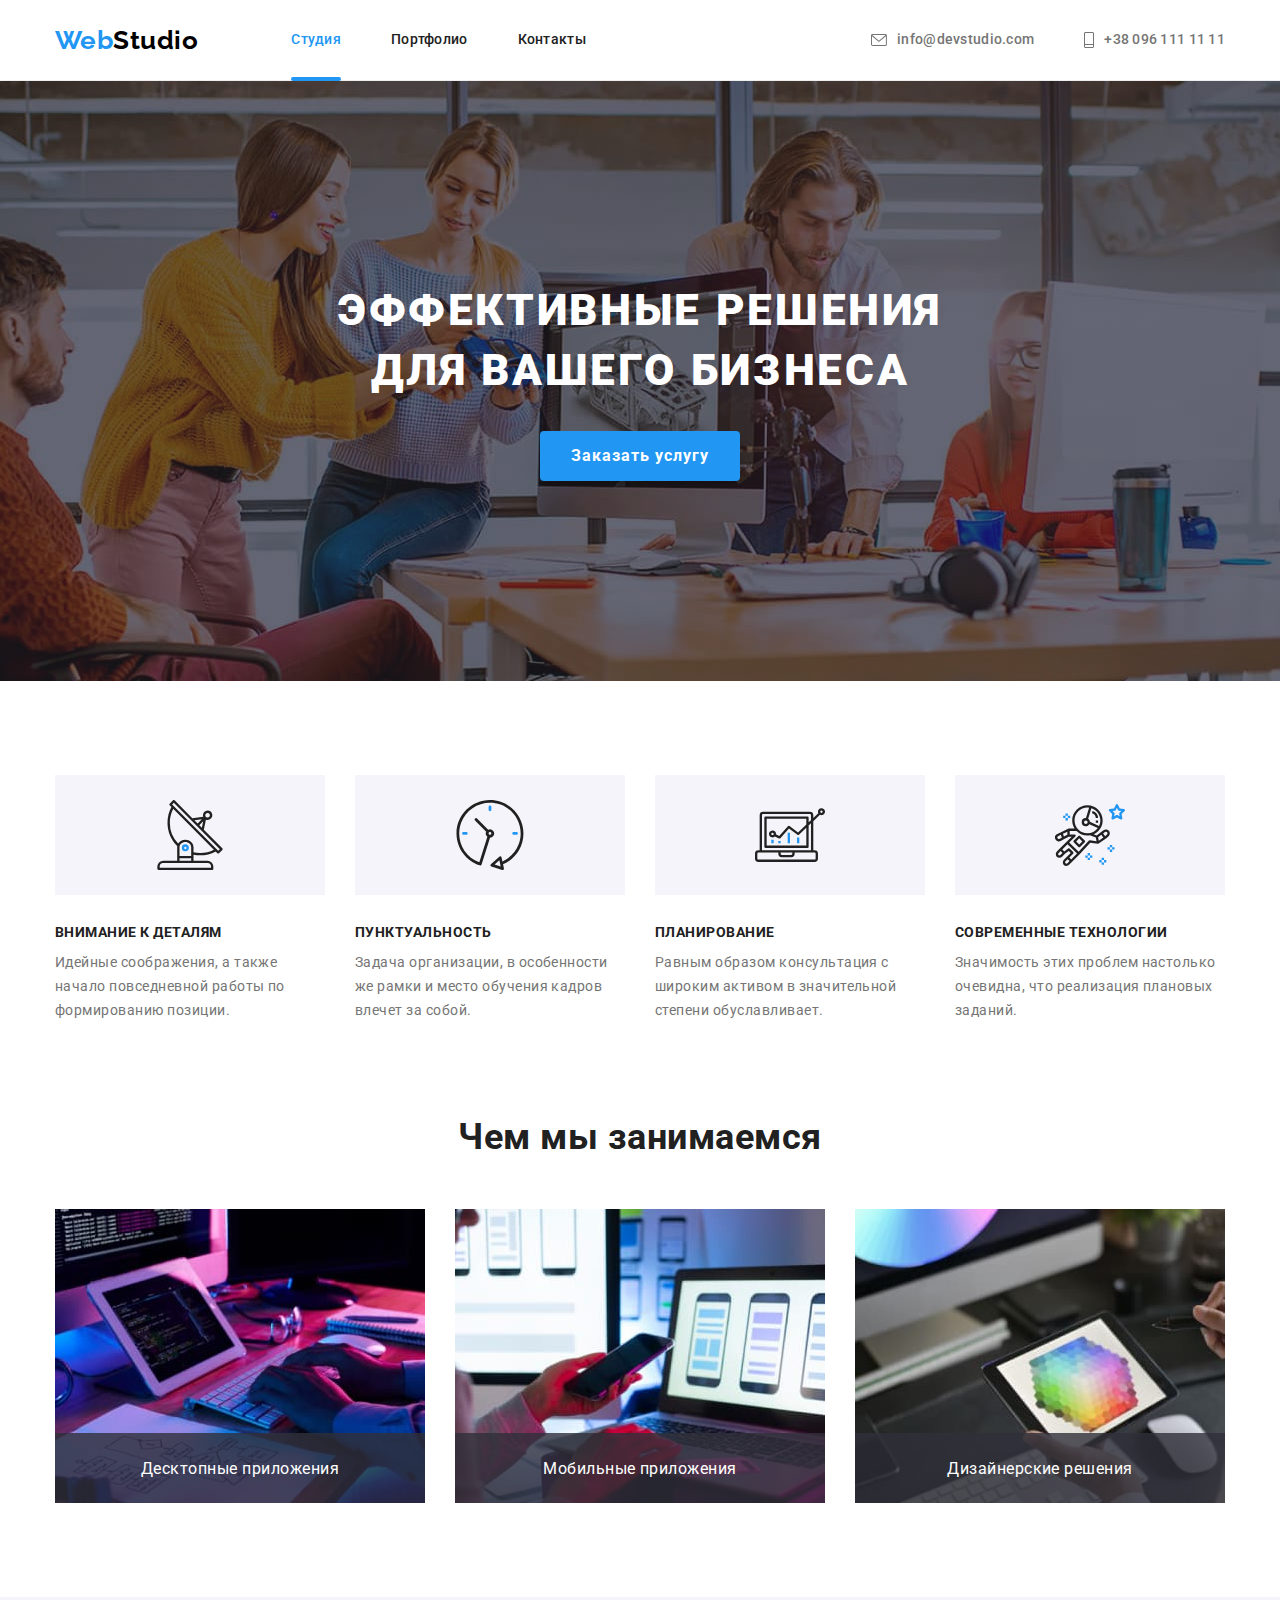
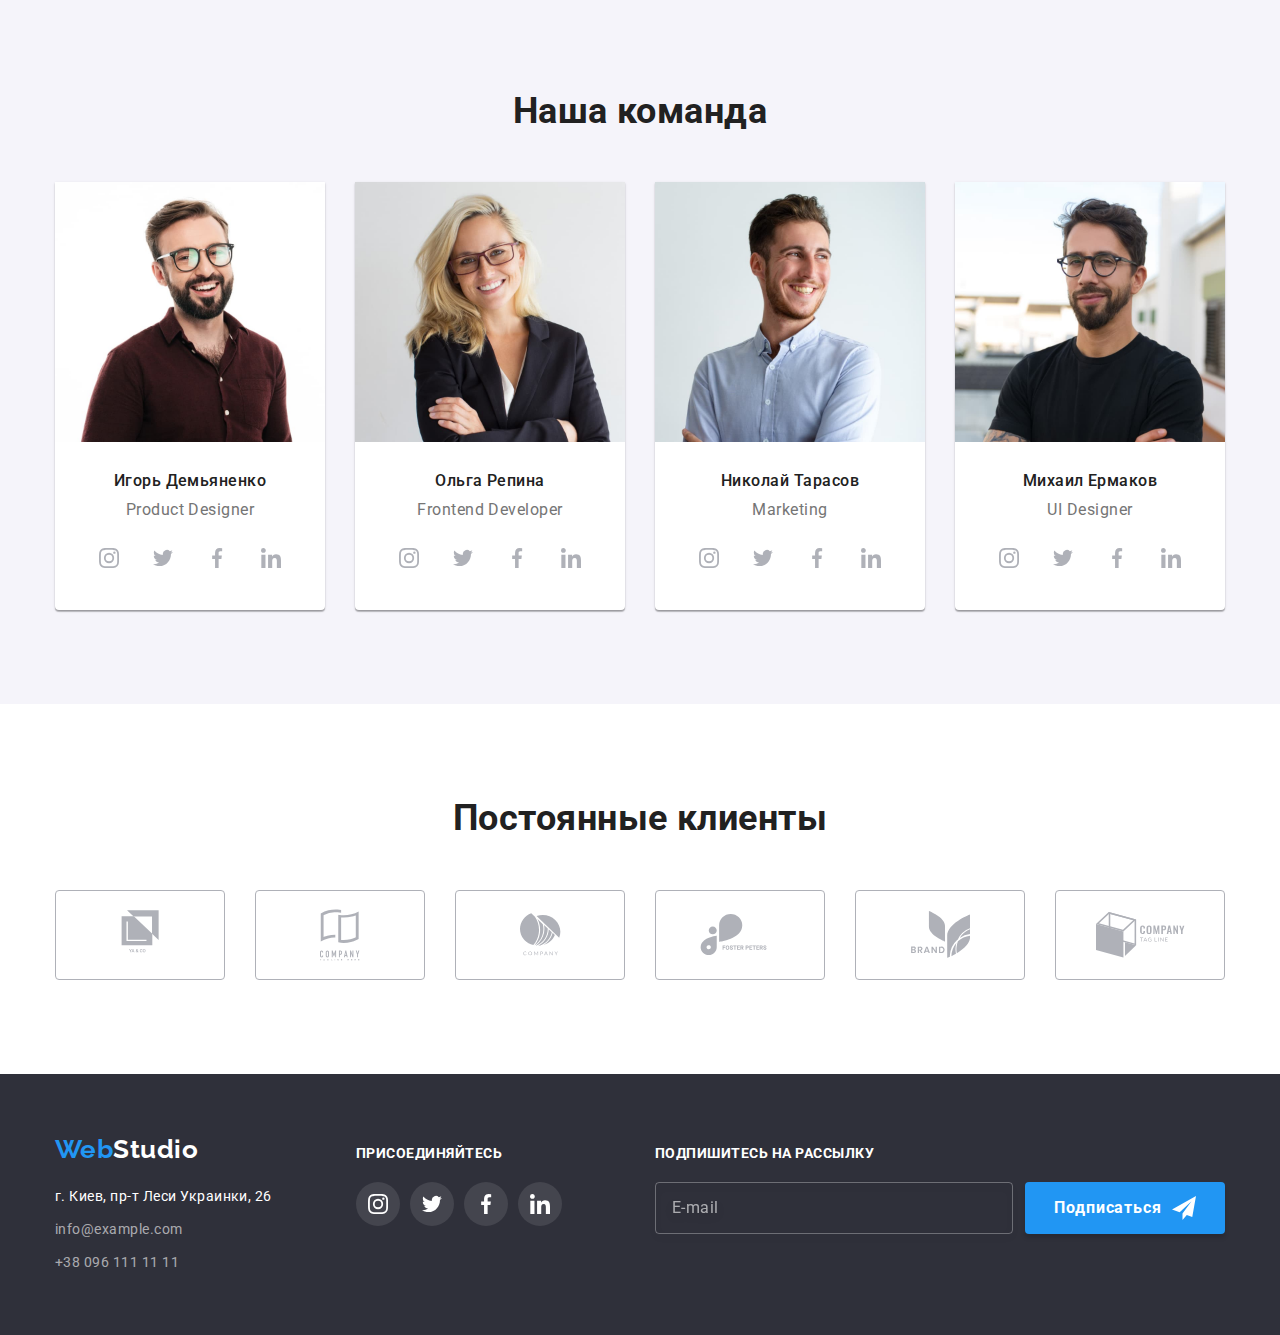
==== commit 6cabdedc: "Рефакторинг главной + замена переменых на нативные" ====
--- a/index.html
+++ b/index.html
@@ -518,7 +518,7 @@
 
     <!-- ========== MODAL WINDOW ========== -->
 
-    <div class="backdrop is-hidde" data-modal>
+    <div class="backdrop is-hidden" data-modal>
       <div class="modal">
         <button type="button" class="close-button" data-modal-close>
           <svg class="close-button__icon" width="18" height="18">
@@ -571,7 +571,7 @@
           </div>
 
           <div class="textarea modal__form-field">
-            <label for="comment">Комментарий</label>
+            <label class="modal__form-label" for="comment">Комментарий</label>
             <textarea
               class="modal__form-textarea"
               name="comment"
@@ -581,9 +581,9 @@
           </div>
 
           <div class="modal__form-checkbox">
-            <label for="agreement">
+            <label class="modal__form-checkbox-label" for="agreement">
               <input
-                class="visually-hidden"
+                class="visually-hidden modal__form-checkbox-input"
                 type="checkbox"
                 name="agreement"
                 id="agreement"
--- a/css/main.min.css
+++ b/css/main.min.css
@@ -1,2 +1,2 @@
-body{font-family:'Roboto', sans-serif;font-weight:400;letter-spacing:0.03em;background-color:var(--primary-background-color)}a{text-decoration:none}ul{padding:0;margin:0;list-style:none}h1,h2,h3,h4,h5,h6,p{margin:0}img{display:block;min-width:100%;height:auto}textarea{resize:none}.services__title,.team__title,.clients__title{margin-top:0;margin-bottom:50px;font-weight:700;font-size:36px;line-height:1.16;text-align:center;color:#212121}.features__title,.page-footer__title{font-weight:700;font-size:14px;line-height:1.14;text-transform:uppercase}.team__name,.team__profession{font-weight:500;font-size:16px;line-height:1.18;text-align:center;color:#212121}.visually-hidden{position:absolute;width:1px;height:1px;margin:-1px;border:0;padding:0;white-space:nowrap;-webkit-clip-path:inset(100%);clip-path:inset(100%);clip:rect(0 0 0 0);overflow:hidden}.container{width:1200px;margin:0 auto;padding:0 15px}.page-header .container{display:-webkit-box;display:-ms-flexbox;display:flex;-webkit-box-align:center;-ms-flex-align:center;align-items:center}.page-footer .container{display:-webkit-box;display:-ms-flexbox;display:flex;-webkit-box-align:baseline;-ms-flex-align:baseline;align-items:baseline}.section{padding-top:94px;padding-bottom:94px}.backdrop{-webkit-perspective:500px;perspective:500px;position:fixed;top:0;left:0;display:-webkit-box;display:-ms-flexbox;display:flex;-webkit-box-pack:center;-ms-flex-pack:center;justify-content:center;-webkit-box-align:center;-ms-flex-align:center;align-items:center;width:100%;height:100%;background-color:rgba(0,0,0,0.2);opacity:1;-webkit-transition:opacity 250ms cubic-bezier(0.4, 0, 0.2, 1);transition:opacity 250ms cubic-bezier(0.4, 0, 0.2, 1)}.backdrop.is-hidden{opacity:0;pointer-events:none}.button{display:block;min-width:200px;min-height:50px;padding:10px 0;margin-left:auto;margin-right:auto;border:none;border-radius:4px;font-weight:700;font-size:16px;line-height:1.87;letter-spacing:0.06em;background-color:#2196f3;color:#fff;cursor:pointer;-webkit-box-shadow:0px 4px 4px rgba(0,0,0,0.15);box-shadow:0px 4px 4px rgba(0,0,0,0.15);-webkit-transition:color 250ms cubic-bezier(0.4, 0, 0.2, 1);transition:color 250ms cubic-bezier(0.4, 0, 0.2, 1)}.close-button{position:absolute;top:8px;right:8px;display:-webkit-box;display:-ms-flexbox;display:flex;-webkit-box-pack:center;-ms-flex-pack:center;justify-content:center;-webkit-box-align:center;-ms-flex-align:center;align-items:center;width:30px;height:30px;padding:0;border:1px solid rgba(0,0,0,0.1);border-radius:50%;cursor:pointer;background-color:#fff;fill:currentColor;-webkit-transition:color 250ms cubic-bezier(0.4, 0, 0.2, 1);transition:color 250ms cubic-bezier(0.4, 0, 0.2, 1)}.close-button:hover,.close-button:focus{color:#2196f3}.page-header{background-color:#fff;border-bottom:1px solid #eee}.page-header__logo{margin-right:93px;color:#000}.page-header__link+.page-header__link{margin-left:50px}.page-header__link{display:inline-block;padding-top:32px;padding-bottom:32px;-webkit-transition:color 250ms cubic-bezier(0.4, 0, 0.2, 1);transition:color 250ms cubic-bezier(0.4, 0, 0.2, 1)}.page-header__address{display:-webkit-box;display:-ms-flexbox;display:flex;margin-left:auto;font-weight:500;font-size:14px;line-height:1.14;letter-spacing:0.02em;color:#212121}.page-header__icon{margin-right:10px;fill:currentColor}.page-header__link{display:-webkit-box;display:-ms-flexbox;display:flex;-webkit-box-align:center;-ms-flex-align:center;align-items:center;font-style:normal;color:#757575}.page-header__link:hover,.page-header__link:focus{color:#2196f3}.site-nav{display:-webkit-box;display:-ms-flexbox;display:flex;-webkit-box-align:center;-ms-flex-align:center;align-items:center}.site-nav__list{display:-webkit-box;display:-ms-flexbox;display:flex}.site-nav__item+.site-nav__item{margin-left:50px}.site-nav__link{display:inline-block;padding-top:32px;padding-bottom:32px;font-weight:500;font-size:14px;line-height:1.14;letter-spacing:0.02em;color:#212121;-webkit-transition:color 250ms cubic-bezier(0.4, 0, 0.2, 1);transition:color 250ms cubic-bezier(0.4, 0, 0.2, 1)}.site-nav__link--current{position:relative;color:#2196f3}.site-nav__link:hover,.site-nav__link:focus{color:#2196f3}.site-nav__link--current::after{content:'';position:absolute;left:0;bottom:-1px;width:100%;height:4px;border-radius:4px;background-color:#2196f3}.logo{font-family:'Raleway', sans-serif;font-weight:700;font-size:26px;line-height:1.19}.logo__segment{color:#2196f3}.hero{max-width:1600px;min-height:600px;margin:0 auto;padding-top:200px;padding-bottom:200px;text-align:center;background-color:#2f303a;background-image:-webkit-gradient(linear, left top, left bottom, from(rgba(47,48,58,0.4)), to(rgba(47,48,58,0.4))),url(../images/hero-bg.jpg);background-image:linear-gradient(rgba(47,48,58,0.4), rgba(47,48,58,0.4)),url(../images/hero-bg.jpg);background-position:center;background-repeat:no-repeat}.hero__title{width:696px;margin-top:0;margin-right:auto;margin-bottom:30px;margin-left:auto;font-weight:900;font-size:44px;line-height:1.36;letter-spacing:0.06em;text-transform:uppercase;color:#fff}.features{padding-bottom:0}.features__list{display:-webkit-box;display:-ms-flexbox;display:flex}.features__list-item{width:270px}.features__list-item+.features__list-item{margin-left:30px}.features__icon-wrapper{display:-webkit-box;display:-ms-flexbox;display:flex;-webkit-box-pack:center;-ms-flex-pack:center;justify-content:center;-webkit-box-align:center;-ms-flex-align:center;align-items:center;width:270px;height:120px;margin-bottom:30px;background-color:#f5f4fa}.features__title{margin-top:0;margin-bottom:10px;color:#212121}.features__text{margin:0;font-size:14px;line-height:1.71;color:#757575}.services__list{display:-webkit-box;display:-ms-flexbox;display:flex;-webkit-box-pack:justify;-ms-flex-pack:justify;justify-content:space-between}.services__list-item{position:relative}.services__label{position:absolute;bottom:0;width:100%;height:70px;background-color:rgba(47,48,58,0.8)}.services__label-text{padding-top:27px;padding-bottom:27px;text-align:center;color:#fff}.team{background-color:#f5f4fa}.team__list{display:-webkit-box;display:-ms-flexbox;display:flex;-webkit-box-pack:justify;-ms-flex-pack:justify;justify-content:space-between}.team__list-item{border-bottom-left-radius:4px;border-bottom-right-radius:4px;-webkit-box-shadow:0px 1px 3px rgba(0,0,0,0.12),0px 1px 1px rgba(0,0,0,0.14),0px 2px 1px rgba(0,0,0,0.2);box-shadow:0px 1px 3px rgba(0,0,0,0.12),0px 1px 1px rgba(0,0,0,0.14),0px 2px 1px rgba(0,0,0,0.2);background-color:#fff}.team__card-content{padding-top:30px;padding-right:32px;padding-bottom:30px;padding-left:32px}.team__name{margin-bottom:10px}.team__profession{margin-top:0;margin-bottom:16px;font-weight:400;color:#757575}.team__social{display:-webkit-box;display:-ms-flexbox;display:flex;-webkit-box-pack:justify;-ms-flex-pack:justify;justify-content:space-between}.team__social-link{display:-webkit-inline-box;display:-ms-inline-flexbox;display:inline-flex;-webkit-box-pack:center;-ms-flex-pack:center;justify-content:center;-webkit-box-align:center;-ms-flex-align:center;align-items:center;width:44px;height:44px;border-radius:50%;color:#afb1b8;-webkit-transition:color 250ms cubic-bezier(0.4, 0, 0.2, 1),background-color 250ms cubic-bezier(0.4, 0, 0.2, 1);transition:color 250ms cubic-bezier(0.4, 0, 0.2, 1),background-color 250ms cubic-bezier(0.4, 0, 0.2, 1)}.team__social-link:hover,.team__social-link:focus{background-color:#2196f3;color:#fff}.team__social-icon{fill:currentColor}.clients__list{display:-webkit-box;display:-ms-flexbox;display:flex;-webkit-box-pack:justify;-ms-flex-pack:justify;justify-content:space-between}.clients__link{display:-webkit-box;display:-ms-flexbox;display:flex;-webkit-box-pack:center;-ms-flex-pack:center;justify-content:center;-webkit-box-align:center;-ms-flex-align:center;align-items:center;width:170px;height:90px;border:1px solid #afb1b8;border-radius:4px;color:#afb1b8;-webkit-transition:color 250ms cubic-bezier(0.4, 0, 0.2, 1),border-color 250ms cubic-bezier(0.4, 0, 0.2, 1);transition:color 250ms cubic-bezier(0.4, 0, 0.2, 1),border-color 250ms cubic-bezier(0.4, 0, 0.2, 1)}.clients__link:hover,.clients__link:focus{color:#2196f3;border-color:#2196f3}.clients__icon{fill:currentColor}.modal{position:relative;width:528px;min-height:581px;margin:auto;padding:40px;border-radius:4px;background-color:#fff;-webkit-box-shadow:0px 1px 3px rgba(0,0,0,0.12),0px 1px 1px rgba(0,0,0,0.14),0px 2px 1px rgba(0,0,0,0.2);box-shadow:0px 1px 3px rgba(0,0,0,0.12),0px 1px 1px rgba(0,0,0,0.14),0px 2px 1px rgba(0,0,0,0.2);-webkit-transition:-webkit-transform 250ms cubic-bezier(0.4, 0, 0.2, 1);transition:-webkit-transform 250ms cubic-bezier(0.4, 0, 0.2, 1);transition:transform 250ms cubic-bezier(0.4, 0, 0.2, 1);transition:transform 250ms cubic-bezier(0.4, 0, 0.2, 1), -webkit-transform 250ms cubic-bezier(0.4, 0, 0.2, 1)}.backdrop.is-hidden .modal{-webkit-transform:scale(0) rotateX(-180deg);transform:scale(0) rotateX(-180deg)}.modal__title{display:block;margin-bottom:12px;font-size:20px;line-height:1.15;letter-spacing:0.03em;color:#212121}.modal__form-field{position:relative;display:-webkit-box;display:-ms-flexbox;display:flex;-webkit-box-orient:vertical;-webkit-box-direction:normal;-ms-flex-direction:column;flex-direction:column;margin-bottom:10px}.modal__form-textarea{margin-bottom:20px}.page-footer{background-color:#2f303a;padding-top:60px;padding-bottom:60px}.page-footer__logo{display:inline-block;margin-bottom:20px;color:#fff}.page-footer__title{display:inline-block;margin-bottom:20px;color:#fff}.page-footer__address-wrapper{width:231px;margin-right:70px}.page-footer__address-item:not(:last-child){margin-bottom:9px}.page-footer__address-map,.page-footer__address-link{display:inline-block;font-style:normal;font-size:14px;line-height:1.71;color:#fff}.page-footer__address-link{color:rgba(255,255,255,0.6);-webkit-transition:color 250ms cubic-bezier(0.4, 0, 0.2, 1);transition:color 250ms cubic-bezier(0.4, 0, 0.2, 1)}.page-footer__address-link:hover,.page-footer__address-link:focus{color:#fff}.page-footer__social-wrapper{margin-right:93px}.page-footer__social-list{display:-webkit-box;display:-ms-flexbox;display:flex}.page-footer__social-item:not(:last-child){margin-right:10px}.page-footer__social-link{display:-webkit-box;display:-ms-flexbox;display:flex;-webkit-box-pack:center;-ms-flex-pack:center;justify-content:center;-webkit-box-align:center;-ms-flex-align:center;align-items:center;width:44px;height:44px;border-radius:50%;background-color:rgba(255,255,255,0.1);-webkit-transition:background-color 250ms cubic-bezier(0.4, 0, 0.2, 1);transition:background-color 250ms cubic-bezier(0.4, 0, 0.2, 1)}.page-footer__social-link:hover,.page-footer__social-link:focus{background-color:#2196f3}.page-footer__social-icon{fill:#fff}.page-footer__subscr-field{display:-webkit-box;display:-ms-flexbox;display:flex}.page-footer__input{width:358px;padding:15px 16px;margin-right:12px;border:1px solid rgba(255,255,255,0.3);border-radius:4px;-webkit-filter:drop-shadow(0px 4px 4px rgba(0,0,0,0.15));filter:drop-shadow(0px 4px 4px rgba(0,0,0,0.15));font-size:16px;line-height:1.25;letter-spacing:0.03em;background-color:transparent;color:rgba(255,255,255,0.6)}.page-footer__input::-webkit-input-placeholder{font-size:16px;line-height:1.25;letter-spacing:0.03em;color:rgba(255,255,255,0.6)}.page-footer__input:-ms-input-placeholder{font-size:16px;line-height:1.25;letter-spacing:0.03em;color:rgba(255,255,255,0.6)}.page-footer__input::-ms-input-placeholder{font-size:16px;line-height:1.25;letter-spacing:0.03em;color:rgba(255,255,255,0.6)}.page-footer__input::placeholder{font-size:16px;line-height:1.25;letter-spacing:0.03em;color:rgba(255,255,255,0.6)}.page-footer__button{margin:0;display:-webkit-box;display:-ms-flexbox;display:flex;-webkit-box-pack:center;-ms-flex-pack:center;justify-content:center;-webkit-box-align:center;-ms-flex-align:center;align-items:center}.page-footer__send-icon{margin-left:10px}
+body{font-family:'Roboto', sans-serif;font-weight:400;letter-spacing:0.03em;background-color:var(--primary-background-color)}a{text-decoration:none}ul{padding:0;margin:0;list-style:none}h1,h2,h3,h4,h5,h6,p{margin:0}img{display:block;min-width:100%;height:auto}textarea{resize:none}:root{--title-text-color: #212121;--primary-text-color: #757575;--white-text-color: #ffffff;--accent-color: #2196f3;--hero-background-color: #2f303a;--footer-background-color: #2f303a;--primary-background-color: #ffffff;--secondary-background-color: #f5f4fa;--border-color: #eeeeee;--icon-color: #afb1b8;--card-set-gap: 30px;--timing-function: cubic-bezier(0.4, 0, 0.2, 1)}.services__title,.team__title,.clients__title{margin-top:0;margin-bottom:50px;font-weight:700;font-size:36px;line-height:1.16;text-align:center;color:var(--title-text-color)}.features__title,.page-footer__title{font-weight:700;font-size:14px;line-height:1.14;text-transform:uppercase}.team__name,.team__profession{font-weight:500;font-size:16px;line-height:1.18;text-align:center;color:var(--title-text-color)}.visually-hidden{position:absolute;width:1px;height:1px;margin:-1px;border:0;padding:0;white-space:nowrap;-webkit-clip-path:inset(100%);clip-path:inset(100%);clip:rect(0 0 0 0);overflow:hidden}.container{width:1200px;margin:0 auto;padding:0 15px}.page-header .container{display:-webkit-box;display:-ms-flexbox;display:flex;-webkit-box-align:center;-ms-flex-align:center;align-items:center}.page-footer .container{display:-webkit-box;display:-ms-flexbox;display:flex;-webkit-box-align:baseline;-ms-flex-align:baseline;align-items:baseline}.section{padding-top:94px;padding-bottom:94px}.backdrop{-webkit-perspective:500px;perspective:500px;position:fixed;top:0;left:0;display:-webkit-box;display:-ms-flexbox;display:flex;-webkit-box-pack:center;-ms-flex-pack:center;justify-content:center;-webkit-box-align:center;-ms-flex-align:center;align-items:center;width:100%;height:100%;background-color:rgba(0,0,0,0.2);opacity:1;-webkit-transition:opacity 250ms var(--timing-function);transition:opacity 250ms var(--timing-function)}.backdrop.is-hidden{opacity:0;pointer-events:none}.button{display:block;min-width:200px;min-height:50px;padding:10px 0;margin-left:auto;margin-right:auto;border:none;border-radius:4px;font-weight:700;font-size:16px;line-height:1.87;letter-spacing:0.06em;background-color:var(--accent-color);color:var(--white-text-color);cursor:pointer;-webkit-box-shadow:0px 4px 4px rgba(0,0,0,0.15);box-shadow:0px 4px 4px rgba(0,0,0,0.15);-webkit-transition:color 250ms var(--timing-function);transition:color 250ms var(--timing-function)}.close-button{position:absolute;top:8px;right:8px;display:-webkit-box;display:-ms-flexbox;display:flex;-webkit-box-pack:center;-ms-flex-pack:center;justify-content:center;-webkit-box-align:center;-ms-flex-align:center;align-items:center;width:30px;height:30px;padding:0;border:1px solid rgba(0,0,0,0.1);border-radius:50%;cursor:pointer;background-color:var(--primary-background-color);fill:currentColor;-webkit-transition:color 250ms var(--timing-function);transition:color 250ms var(--timing-function)}.close-button:hover,.close-button:focus{color:var(--accent-color)}.page-header{background-color:var(--primary-background-color);border-bottom:1px solid var(--border-color)}.page-header__logo{margin-right:93px;color:#000}.page-header__link+.page-header__link{margin-left:50px}.page-header__link{display:inline-block;padding-top:32px;padding-bottom:32px;-webkit-transition:color 250ms var(--timing-function);transition:color 250ms var(--timing-function)}.page-header__address{display:-webkit-box;display:-ms-flexbox;display:flex;margin-left:auto;font-weight:500;font-size:14px;line-height:1.14;letter-spacing:0.02em;color:var(--title-text-color)}.page-header__icon{margin-right:10px;fill:currentColor}.page-header__link{display:-webkit-box;display:-ms-flexbox;display:flex;-webkit-box-align:center;-ms-flex-align:center;align-items:center;font-style:normal;color:var(--primary-text-color)}.page-header__link:hover,.page-header__link:focus{color:var(--accent-color)}.site-nav{display:-webkit-box;display:-ms-flexbox;display:flex;-webkit-box-align:center;-ms-flex-align:center;align-items:center}.site-nav__list{display:-webkit-box;display:-ms-flexbox;display:flex}.site-nav__item+.site-nav__item{margin-left:50px}.site-nav__link{display:inline-block;padding-top:32px;padding-bottom:32px;font-weight:500;font-size:14px;line-height:1.14;letter-spacing:0.02em;color:var(--title-text-color);-webkit-transition:color 250ms var(--timing-function);transition:color 250ms var(--timing-function)}.site-nav__link--current{position:relative;color:var(--accent-color)}.site-nav__link:hover,.site-nav__link:focus{color:var(--accent-color)}.site-nav__link--current::after{content:'';position:absolute;left:0;bottom:-1px;width:100%;height:4px;border-radius:4px;background-color:var(--accent-color)}.logo{font-family:'Raleway', sans-serif;font-weight:700;font-size:26px;line-height:1.19}.logo__segment{color:var(--accent-color)}.hero{max-width:1600px;min-height:600px;margin:0 auto;padding-top:200px;padding-bottom:200px;text-align:center;background-color:var(--hero-background-color);background-image:-webkit-gradient(linear, left top, left bottom, from(rgba(47,48,58,0.4)), to(rgba(47,48,58,0.4))),url(../images/hero-bg.jpg);background-image:linear-gradient(rgba(47,48,58,0.4), rgba(47,48,58,0.4)),url(../images/hero-bg.jpg);background-position:center;background-repeat:no-repeat}.hero__title{width:696px;margin-top:0;margin-right:auto;margin-bottom:30px;margin-left:auto;font-weight:900;font-size:44px;line-height:1.36;letter-spacing:0.06em;text-transform:uppercase;color:var(--white-text-color)}.features{padding-bottom:0}.features__list{display:-webkit-box;display:-ms-flexbox;display:flex}.features__list-item{width:270px}.features__list-item+.features__list-item{margin-left:30px}.features__icon-wrapper{display:-webkit-box;display:-ms-flexbox;display:flex;-webkit-box-pack:center;-ms-flex-pack:center;justify-content:center;-webkit-box-align:center;-ms-flex-align:center;align-items:center;width:270px;height:120px;margin-bottom:30px;background-color:var(--secondary-background-color)}.features__title{margin-top:0;margin-bottom:10px;color:var(--title-text-color)}.features__text{margin:0;font-size:14px;line-height:1.71;color:var(--primary-text-color)}.services__list{display:-webkit-box;display:-ms-flexbox;display:flex;-webkit-box-pack:justify;-ms-flex-pack:justify;justify-content:space-between}.services__list-item{position:relative}.services__label{position:absolute;bottom:0;width:100%;height:70px;background-color:rgba(47,48,58,0.8)}.services__label-text{padding-top:27px;padding-bottom:27px;text-align:center;color:var(--white-text-color)}.team{background-color:var(--secondary-background-color)}.team__list{display:-webkit-box;display:-ms-flexbox;display:flex;-webkit-box-pack:justify;-ms-flex-pack:justify;justify-content:space-between}.team__list-item{border-bottom-left-radius:4px;border-bottom-right-radius:4px;-webkit-box-shadow:0px 1px 3px rgba(0,0,0,0.12),0px 1px 1px rgba(0,0,0,0.14),0px 2px 1px rgba(0,0,0,0.2);box-shadow:0px 1px 3px rgba(0,0,0,0.12),0px 1px 1px rgba(0,0,0,0.14),0px 2px 1px rgba(0,0,0,0.2);background-color:var(--primary-background-color)}.team__card-content{padding-top:30px;padding-right:32px;padding-bottom:30px;padding-left:32px}.team__name{margin-bottom:10px}.team__profession{margin-top:0;margin-bottom:16px;font-weight:400;color:var(--primary-text-color)}.team__social{display:-webkit-box;display:-ms-flexbox;display:flex;-webkit-box-pack:justify;-ms-flex-pack:justify;justify-content:space-between}.team__social-link{display:-webkit-inline-box;display:-ms-inline-flexbox;display:inline-flex;-webkit-box-pack:center;-ms-flex-pack:center;justify-content:center;-webkit-box-align:center;-ms-flex-align:center;align-items:center;width:44px;height:44px;border-radius:50%;color:var(--icon-color);-webkit-transition:color 250ms var(--timing-function),background-color 250ms var(--timing-function);transition:color 250ms var(--timing-function),background-color 250ms var(--timing-function)}.team__social-link:hover,.team__social-link:focus{background-color:var(--accent-color);color:var(--white-text-color)}.team__social-icon{fill:currentColor}.clients__list{display:-webkit-box;display:-ms-flexbox;display:flex;-webkit-box-pack:justify;-ms-flex-pack:justify;justify-content:space-between}.clients__link{display:-webkit-box;display:-ms-flexbox;display:flex;-webkit-box-pack:center;-ms-flex-pack:center;justify-content:center;-webkit-box-align:center;-ms-flex-align:center;align-items:center;width:170px;height:90px;border:1px solid var(--icon-color);border-radius:4px;color:var(--icon-color);-webkit-transition:color 250ms var(--timing-function),border-color 250ms var(--timing-function);transition:color 250ms var(--timing-function),border-color 250ms var(--timing-function)}.clients__link:hover,.clients__link:focus{color:var(--accent-color);border-color:var(--accent-color)}.clients__icon{fill:currentColor}.modal{position:relative;width:528px;min-height:581px;margin:auto;padding:40px;border-radius:4px;background-color:var(--primary-background-color);-webkit-box-shadow:0px 1px 3px rgba(0,0,0,0.12),0px 1px 1px rgba(0,0,0,0.14),0px 2px 1px rgba(0,0,0,0.2);box-shadow:0px 1px 3px rgba(0,0,0,0.12),0px 1px 1px rgba(0,0,0,0.14),0px 2px 1px rgba(0,0,0,0.2);-webkit-transition:-webkit-transform 250ms var(--timing-function);transition:-webkit-transform 250ms var(--timing-function);transition:transform 250ms var(--timing-function);transition:transform 250ms var(--timing-function), -webkit-transform 250ms var(--timing-function)}.backdrop.is-hidden .modal{-webkit-transform:scale(0) rotateX(-180deg);transform:scale(0) rotateX(-180deg)}.modal__title{display:block;margin-bottom:12px;font-size:20px;line-height:1.15;letter-spacing:0.03em;color:var(--title-text-color)}.modal__form-field{position:relative;display:-webkit-box;display:-ms-flexbox;display:flex;-webkit-box-orient:vertical;-webkit-box-direction:normal;-ms-flex-direction:column;flex-direction:column;margin-bottom:10px}.modal__form-label{margin-bottom:4px;font-size:12px;line-height:1.16;letter-spacing:0.01em;color:var(--primary-text-color)}.modal__form-textarea{margin-bottom:20px}.modal__form-input,.modal__form-textarea{padding-top:11px;padding-bottom:11px;padding-left:42px;outline:none;border:1px solid rgba(33,33,33,0.2);border-radius:4px;font-size:14px;line-height:1.14;letter-spacing:0.01em;color:var(--primary-text-color);-webkit-transition:border-color 250ms var(--timing-function);transition:border-color 250ms var(--timing-function)}.modal__form-input:focus,.modal__form-textarea:focus{border-color:var(--accent-color)}.modal__form-textarea{height:120px;padding-top:12px;padding-right:16px;padding-bottom:12px;padding-left:16px}.modal__form-textarea::-webkit-input-placeholder{font-size:12px;line-height:1.16;letter-spacing:0.01em;color:rgba(117,117,117,0.5)}.modal__form-textarea:-ms-input-placeholder{font-size:12px;line-height:1.16;letter-spacing:0.01em;color:rgba(117,117,117,0.5)}.modal__form-textarea::-ms-input-placeholder{font-size:12px;line-height:1.16;letter-spacing:0.01em;color:rgba(117,117,117,0.5)}.modal__form-textarea::placeholder{font-size:12px;line-height:1.16;letter-spacing:0.01em;color:rgba(117,117,117,0.5)}.modal__input-icon{position:absolute;left:12px;bottom:11px;fill:currentColor;-webkit-transition:color 250ms var(--timing-function);transition:color 250ms var(--timing-function)}.modal__form-input:hover+.modal__input-icon,.modal__form-input:focus+.modal__input-icon{color:var(--accent-color)}.modal__form-checkbox{display:-webkit-box;display:-ms-flexbox;display:flex;-webkit-box-pack:center;-ms-flex-pack:center;justify-content:center;-webkit-box-align:center;-ms-flex-align:center;align-items:center;margin-bottom:30px}.modal__form-checkbox-label{display:-webkit-box;display:-ms-flexbox;display:flex;-webkit-box-align:center;-ms-flex-align:center;align-items:center;font-size:14px;line-height:1.71;letter-spacing:0.03em;color:var(--primary-text-color)}.modal__check-icon{color:var(--white-text-color);margin-right:8px;border:2px solid var(--title-text-color);border-radius:2px;fill:currentColor;-webkit-transition:background-color 250ms var(--timing-function),border-color 250ms var(--timing-function);transition:background-color 250ms var(--timing-function),border-color 250ms var(--timing-function)}.modal__form-checkbox-input:checked+.modal__check-icon{border:none;background-color:var(--accent-color)}.modal__agreement-link{text-decoration:underline;text-decoration-skip-ink:none;color:var(--accent-color)}.page-footer{background-color:var(--footer-background-color);padding-top:60px;padding-bottom:60px}.page-footer__logo{display:inline-block;margin-bottom:20px;color:#fff}.page-footer__title{display:inline-block;margin-bottom:20px;color:var(--white-text-color)}.page-footer__address-wrapper{width:231px;margin-right:70px}.page-footer__address-item:not(:last-child){margin-bottom:9px}.page-footer__address-map,.page-footer__address-link{display:inline-block;font-style:normal;font-size:14px;line-height:1.71;color:var(--primary-background-color)}.page-footer__address-link{color:rgba(255,255,255,0.6);-webkit-transition:color 250ms var(--timing-function);transition:color 250ms var(--timing-function)}.page-footer__address-link:hover,.page-footer__address-link:focus{color:#fff}.page-footer__social-wrapper{margin-right:93px}.page-footer__social-list{display:-webkit-box;display:-ms-flexbox;display:flex}.page-footer__social-item:not(:last-child){margin-right:10px}.page-footer__social-link{display:-webkit-box;display:-ms-flexbox;display:flex;-webkit-box-pack:center;-ms-flex-pack:center;justify-content:center;-webkit-box-align:center;-ms-flex-align:center;align-items:center;width:44px;height:44px;border-radius:50%;background-color:rgba(255,255,255,0.1);-webkit-transition:background-color 250ms var(--timing-function);transition:background-color 250ms var(--timing-function)}.page-footer__social-link:hover,.page-footer__social-link:focus{background-color:var(--accent-color)}.page-footer__social-icon{fill:var(--white-text-color)}.page-footer__subscr-field{display:-webkit-box;display:-ms-flexbox;display:flex}.page-footer__input{width:358px;padding:15px 16px;margin-right:12px;border:1px solid rgba(255,255,255,0.3);border-radius:4px;-webkit-filter:drop-shadow(0px 4px 4px rgba(0,0,0,0.15));filter:drop-shadow(0px 4px 4px rgba(0,0,0,0.15));font-size:16px;line-height:1.25;letter-spacing:0.03em;background-color:transparent;color:rgba(255,255,255,0.6)}.page-footer__input::-webkit-input-placeholder{font-size:16px;line-height:1.25;letter-spacing:0.03em;color:rgba(255,255,255,0.6)}.page-footer__input:-ms-input-placeholder{font-size:16px;line-height:1.25;letter-spacing:0.03em;color:rgba(255,255,255,0.6)}.page-footer__input::-ms-input-placeholder{font-size:16px;line-height:1.25;letter-spacing:0.03em;color:rgba(255,255,255,0.6)}.page-footer__input::placeholder{font-size:16px;line-height:1.25;letter-spacing:0.03em;color:rgba(255,255,255,0.6)}.page-footer__button{margin:0;display:-webkit-box;display:-ms-flexbox;display:flex;-webkit-box-pack:center;-ms-flex-pack:center;justify-content:center;-webkit-box-align:center;-ms-flex-align:center;align-items:center}.page-footer__send-icon{margin-left:10px}
 /*# sourceMappingURL=main.min.css.map */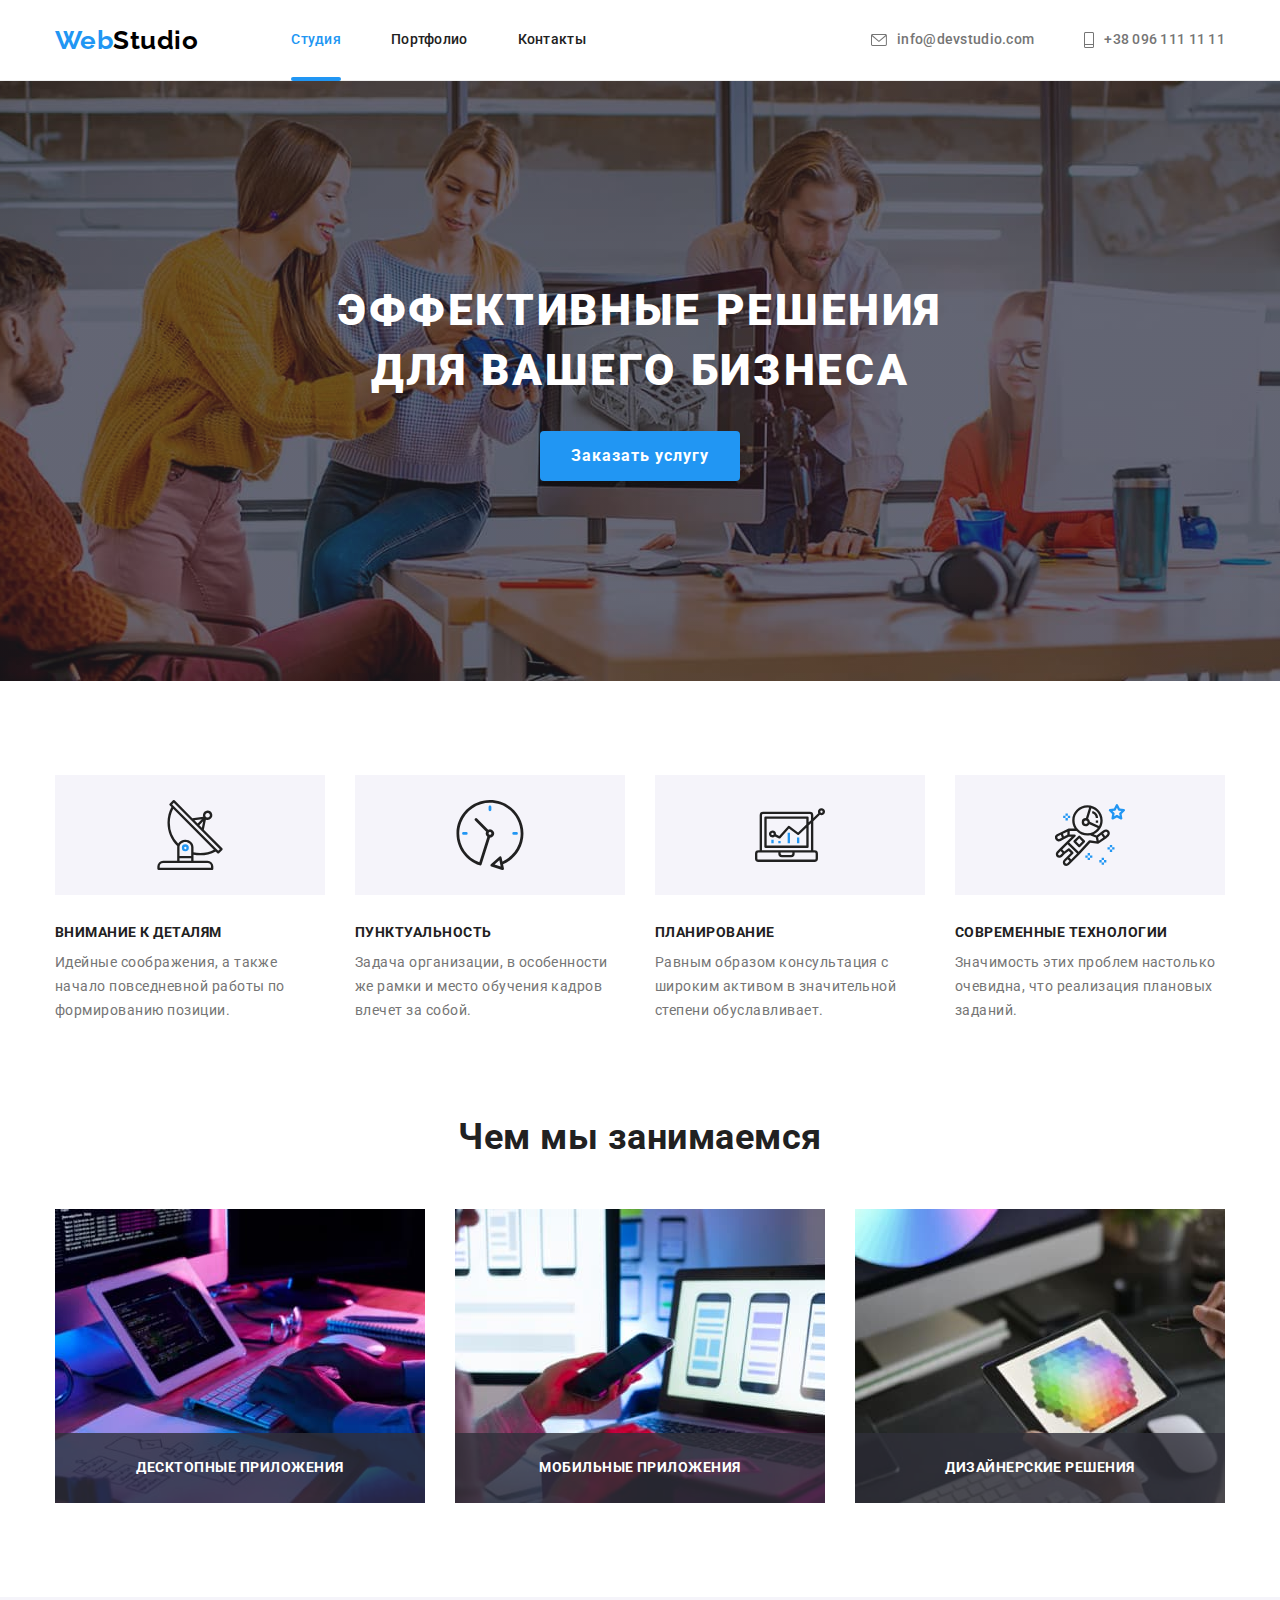
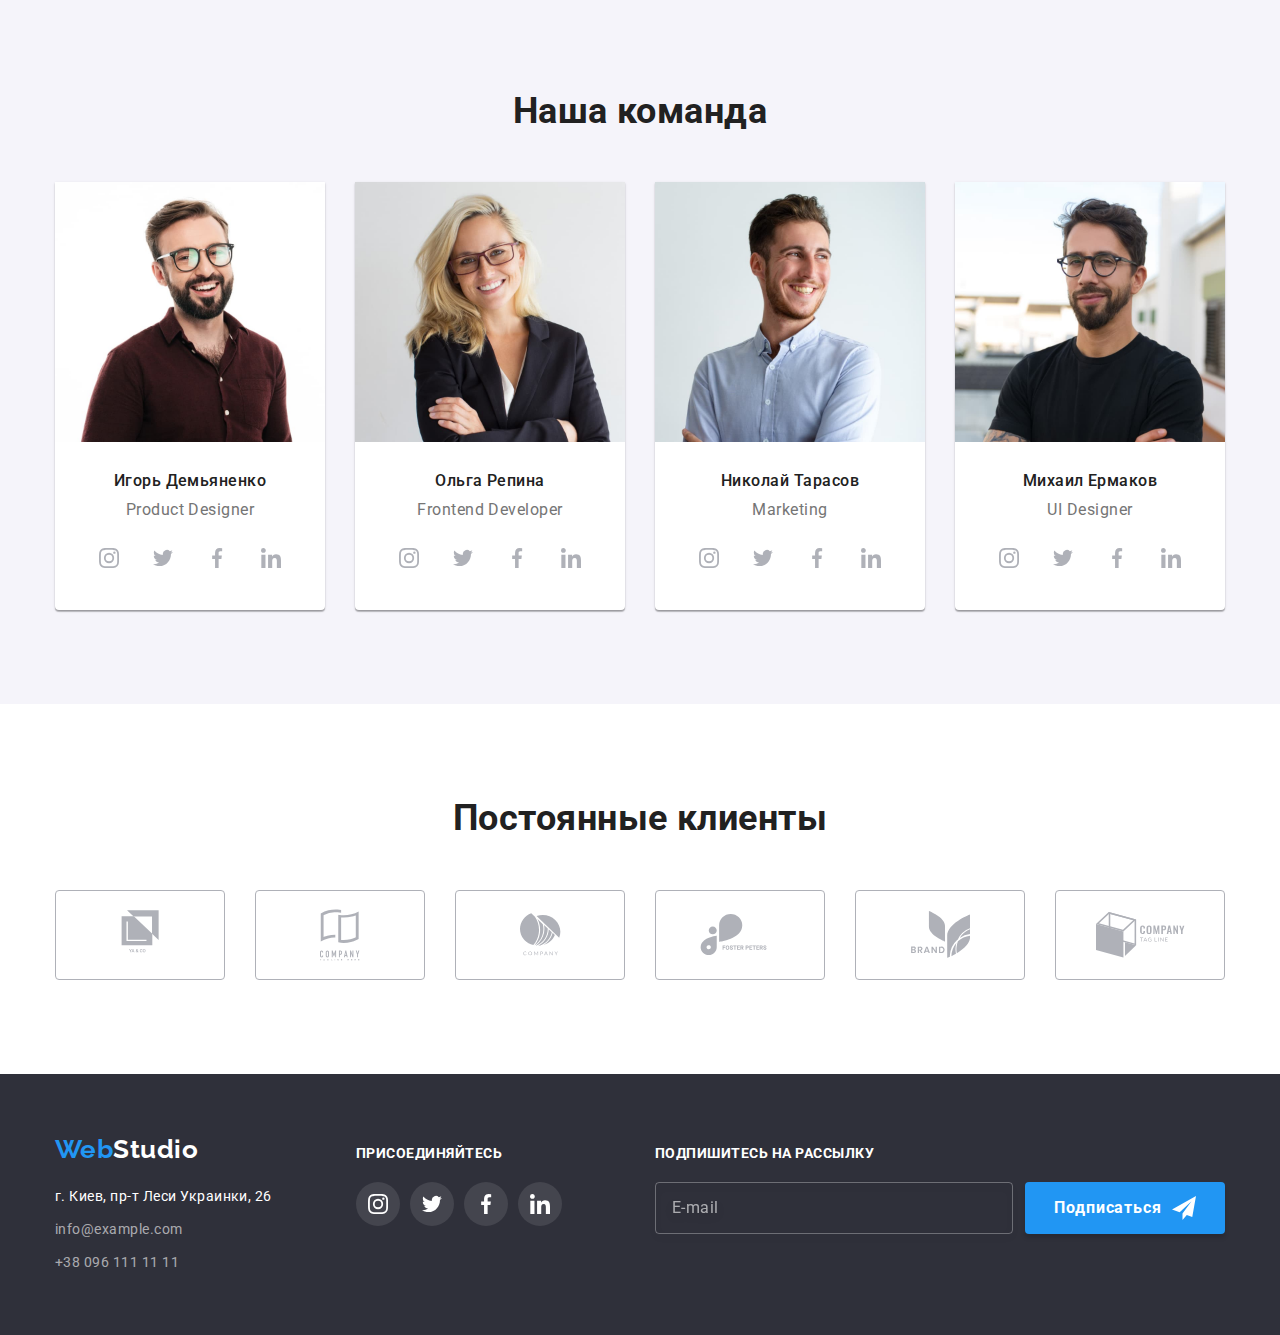
==== commit ab5728d5: "Исправлена ошибка с каскадностью" ====
--- a/index.html
+++ b/index.html
@@ -68,7 +68,7 @@
 
       <!-- ========== FEAUTURES ========== -->
 
-      <section class="section features">
+      <section class="features">
         <div class="container">
           <h2 class="visually-hidden">Особенности</h2>
           <ul class="features__list">
--- a/css/main.min.css
+++ b/css/main.min.css
@@ -1,2 +1,2 @@
-body{font-family:'Roboto', sans-serif;font-weight:400;letter-spacing:0.03em;background-color:var(--primary-background-color)}a{text-decoration:none}ul{padding:0;margin:0;list-style:none}h1,h2,h3,h4,h5,h6,p{margin:0}img{display:block;min-width:100%;height:auto}textarea{resize:none}:root{--title-text-color: #212121;--primary-text-color: #757575;--white-text-color: #ffffff;--accent-color: #2196f3;--hero-background-color: #2f303a;--footer-background-color: #2f303a;--primary-background-color: #ffffff;--secondary-background-color: #f5f4fa;--border-color: #eeeeee;--icon-color: #afb1b8;--card-set-gap: 30px;--timing-function: cubic-bezier(0.4, 0, 0.2, 1)}.services__title,.team__title,.clients__title{margin-top:0;margin-bottom:50px;font-weight:700;font-size:36px;line-height:1.16;text-align:center;color:var(--title-text-color)}.features__title,.page-footer__title{font-weight:700;font-size:14px;line-height:1.14;text-transform:uppercase}.team__name,.team__profession{font-weight:500;font-size:16px;line-height:1.18;text-align:center;color:var(--title-text-color)}.visually-hidden{position:absolute;width:1px;height:1px;margin:-1px;border:0;padding:0;white-space:nowrap;-webkit-clip-path:inset(100%);clip-path:inset(100%);clip:rect(0 0 0 0);overflow:hidden}.container{width:1200px;margin:0 auto;padding:0 15px}.page-header .container{display:-webkit-box;display:-ms-flexbox;display:flex;-webkit-box-align:center;-ms-flex-align:center;align-items:center}.page-footer .container{display:-webkit-box;display:-ms-flexbox;display:flex;-webkit-box-align:baseline;-ms-flex-align:baseline;align-items:baseline}.section{padding-top:94px;padding-bottom:94px}.backdrop{-webkit-perspective:500px;perspective:500px;position:fixed;top:0;left:0;display:-webkit-box;display:-ms-flexbox;display:flex;-webkit-box-pack:center;-ms-flex-pack:center;justify-content:center;-webkit-box-align:center;-ms-flex-align:center;align-items:center;width:100%;height:100%;background-color:rgba(0,0,0,0.2);opacity:1;-webkit-transition:opacity 250ms var(--timing-function);transition:opacity 250ms var(--timing-function)}.backdrop.is-hidden{opacity:0;pointer-events:none}.button{display:block;min-width:200px;min-height:50px;padding:10px 0;margin-left:auto;margin-right:auto;border:none;border-radius:4px;font-weight:700;font-size:16px;line-height:1.87;letter-spacing:0.06em;background-color:var(--accent-color);color:var(--white-text-color);cursor:pointer;-webkit-box-shadow:0px 4px 4px rgba(0,0,0,0.15);box-shadow:0px 4px 4px rgba(0,0,0,0.15);-webkit-transition:color 250ms var(--timing-function);transition:color 250ms var(--timing-function)}.close-button{position:absolute;top:8px;right:8px;display:-webkit-box;display:-ms-flexbox;display:flex;-webkit-box-pack:center;-ms-flex-pack:center;justify-content:center;-webkit-box-align:center;-ms-flex-align:center;align-items:center;width:30px;height:30px;padding:0;border:1px solid rgba(0,0,0,0.1);border-radius:50%;cursor:pointer;background-color:var(--primary-background-color);fill:currentColor;-webkit-transition:color 250ms var(--timing-function);transition:color 250ms var(--timing-function)}.close-button:hover,.close-button:focus{color:var(--accent-color)}.page-header{background-color:var(--primary-background-color);border-bottom:1px solid var(--border-color)}.page-header__logo{margin-right:93px;color:#000}.page-header__link+.page-header__link{margin-left:50px}.page-header__link{display:inline-block;padding-top:32px;padding-bottom:32px;-webkit-transition:color 250ms var(--timing-function);transition:color 250ms var(--timing-function)}.page-header__address{display:-webkit-box;display:-ms-flexbox;display:flex;margin-left:auto;font-weight:500;font-size:14px;line-height:1.14;letter-spacing:0.02em;color:var(--title-text-color)}.page-header__icon{margin-right:10px;fill:currentColor}.page-header__link{display:-webkit-box;display:-ms-flexbox;display:flex;-webkit-box-align:center;-ms-flex-align:center;align-items:center;font-style:normal;color:var(--primary-text-color)}.page-header__link:hover,.page-header__link:focus{color:var(--accent-color)}.site-nav{display:-webkit-box;display:-ms-flexbox;display:flex;-webkit-box-align:center;-ms-flex-align:center;align-items:center}.site-nav__list{display:-webkit-box;display:-ms-flexbox;display:flex}.site-nav__item+.site-nav__item{margin-left:50px}.site-nav__link{display:inline-block;padding-top:32px;padding-bottom:32px;font-weight:500;font-size:14px;line-height:1.14;letter-spacing:0.02em;color:var(--title-text-color);-webkit-transition:color 250ms var(--timing-function);transition:color 250ms var(--timing-function)}.site-nav__link--current{position:relative;color:var(--accent-color)}.site-nav__link:hover,.site-nav__link:focus{color:var(--accent-color)}.site-nav__link--current::after{content:'';position:absolute;left:0;bottom:-1px;width:100%;height:4px;border-radius:4px;background-color:var(--accent-color)}.logo{font-family:'Raleway', sans-serif;font-weight:700;font-size:26px;line-height:1.19}.logo__segment{color:var(--accent-color)}.hero{max-width:1600px;min-height:600px;margin:0 auto;padding-top:200px;padding-bottom:200px;text-align:center;background-color:var(--hero-background-color);background-image:-webkit-gradient(linear, left top, left bottom, from(rgba(47,48,58,0.4)), to(rgba(47,48,58,0.4))),url(../images/hero-bg.jpg);background-image:linear-gradient(rgba(47,48,58,0.4), rgba(47,48,58,0.4)),url(../images/hero-bg.jpg);background-position:center;background-repeat:no-repeat}.hero__title{width:696px;margin-top:0;margin-right:auto;margin-bottom:30px;margin-left:auto;font-weight:900;font-size:44px;line-height:1.36;letter-spacing:0.06em;text-transform:uppercase;color:var(--white-text-color)}.features{padding-bottom:0}.features__list{display:-webkit-box;display:-ms-flexbox;display:flex}.features__list-item{width:270px}.features__list-item+.features__list-item{margin-left:30px}.features__icon-wrapper{display:-webkit-box;display:-ms-flexbox;display:flex;-webkit-box-pack:center;-ms-flex-pack:center;justify-content:center;-webkit-box-align:center;-ms-flex-align:center;align-items:center;width:270px;height:120px;margin-bottom:30px;background-color:var(--secondary-background-color)}.features__title{margin-top:0;margin-bottom:10px;color:var(--title-text-color)}.features__text{margin:0;font-size:14px;line-height:1.71;color:var(--primary-text-color)}.services__list{display:-webkit-box;display:-ms-flexbox;display:flex;-webkit-box-pack:justify;-ms-flex-pack:justify;justify-content:space-between}.services__list-item{position:relative}.services__label{position:absolute;bottom:0;width:100%;height:70px;background-color:rgba(47,48,58,0.8)}.services__label-text{padding-top:27px;padding-bottom:27px;text-align:center;color:var(--white-text-color)}.team{background-color:var(--secondary-background-color)}.team__list{display:-webkit-box;display:-ms-flexbox;display:flex;-webkit-box-pack:justify;-ms-flex-pack:justify;justify-content:space-between}.team__list-item{border-bottom-left-radius:4px;border-bottom-right-radius:4px;-webkit-box-shadow:0px 1px 3px rgba(0,0,0,0.12),0px 1px 1px rgba(0,0,0,0.14),0px 2px 1px rgba(0,0,0,0.2);box-shadow:0px 1px 3px rgba(0,0,0,0.12),0px 1px 1px rgba(0,0,0,0.14),0px 2px 1px rgba(0,0,0,0.2);background-color:var(--primary-background-color)}.team__card-content{padding-top:30px;padding-right:32px;padding-bottom:30px;padding-left:32px}.team__name{margin-bottom:10px}.team__profession{margin-top:0;margin-bottom:16px;font-weight:400;color:var(--primary-text-color)}.team__social{display:-webkit-box;display:-ms-flexbox;display:flex;-webkit-box-pack:justify;-ms-flex-pack:justify;justify-content:space-between}.team__social-link{display:-webkit-inline-box;display:-ms-inline-flexbox;display:inline-flex;-webkit-box-pack:center;-ms-flex-pack:center;justify-content:center;-webkit-box-align:center;-ms-flex-align:center;align-items:center;width:44px;height:44px;border-radius:50%;color:var(--icon-color);-webkit-transition:color 250ms var(--timing-function),background-color 250ms var(--timing-function);transition:color 250ms var(--timing-function),background-color 250ms var(--timing-function)}.team__social-link:hover,.team__social-link:focus{background-color:var(--accent-color);color:var(--white-text-color)}.team__social-icon{fill:currentColor}.clients__list{display:-webkit-box;display:-ms-flexbox;display:flex;-webkit-box-pack:justify;-ms-flex-pack:justify;justify-content:space-between}.clients__link{display:-webkit-box;display:-ms-flexbox;display:flex;-webkit-box-pack:center;-ms-flex-pack:center;justify-content:center;-webkit-box-align:center;-ms-flex-align:center;align-items:center;width:170px;height:90px;border:1px solid var(--icon-color);border-radius:4px;color:var(--icon-color);-webkit-transition:color 250ms var(--timing-function),border-color 250ms var(--timing-function);transition:color 250ms var(--timing-function),border-color 250ms var(--timing-function)}.clients__link:hover,.clients__link:focus{color:var(--accent-color);border-color:var(--accent-color)}.clients__icon{fill:currentColor}.modal{position:relative;width:528px;min-height:581px;margin:auto;padding:40px;border-radius:4px;background-color:var(--primary-background-color);-webkit-box-shadow:0px 1px 3px rgba(0,0,0,0.12),0px 1px 1px rgba(0,0,0,0.14),0px 2px 1px rgba(0,0,0,0.2);box-shadow:0px 1px 3px rgba(0,0,0,0.12),0px 1px 1px rgba(0,0,0,0.14),0px 2px 1px rgba(0,0,0,0.2);-webkit-transition:-webkit-transform 250ms var(--timing-function);transition:-webkit-transform 250ms var(--timing-function);transition:transform 250ms var(--timing-function);transition:transform 250ms var(--timing-function), -webkit-transform 250ms var(--timing-function)}.backdrop.is-hidden .modal{-webkit-transform:scale(0) rotateX(-180deg);transform:scale(0) rotateX(-180deg)}.modal__title{display:block;margin-bottom:12px;font-size:20px;line-height:1.15;letter-spacing:0.03em;color:var(--title-text-color)}.modal__form-field{position:relative;display:-webkit-box;display:-ms-flexbox;display:flex;-webkit-box-orient:vertical;-webkit-box-direction:normal;-ms-flex-direction:column;flex-direction:column;margin-bottom:10px}.modal__form-label{margin-bottom:4px;font-size:12px;line-height:1.16;letter-spacing:0.01em;color:var(--primary-text-color)}.modal__form-textarea{margin-bottom:20px}.modal__form-input,.modal__form-textarea{padding-top:11px;padding-bottom:11px;padding-left:42px;outline:none;border:1px solid rgba(33,33,33,0.2);border-radius:4px;font-size:14px;line-height:1.14;letter-spacing:0.01em;color:var(--primary-text-color);-webkit-transition:border-color 250ms var(--timing-function);transition:border-color 250ms var(--timing-function)}.modal__form-input:focus,.modal__form-textarea:focus{border-color:var(--accent-color)}.modal__form-textarea{height:120px;padding-top:12px;padding-right:16px;padding-bottom:12px;padding-left:16px}.modal__form-textarea::-webkit-input-placeholder{font-size:12px;line-height:1.16;letter-spacing:0.01em;color:rgba(117,117,117,0.5)}.modal__form-textarea:-ms-input-placeholder{font-size:12px;line-height:1.16;letter-spacing:0.01em;color:rgba(117,117,117,0.5)}.modal__form-textarea::-ms-input-placeholder{font-size:12px;line-height:1.16;letter-spacing:0.01em;color:rgba(117,117,117,0.5)}.modal__form-textarea::placeholder{font-size:12px;line-height:1.16;letter-spacing:0.01em;color:rgba(117,117,117,0.5)}.modal__input-icon{position:absolute;left:12px;bottom:11px;fill:currentColor;-webkit-transition:color 250ms var(--timing-function);transition:color 250ms var(--timing-function)}.modal__form-input:hover+.modal__input-icon,.modal__form-input:focus+.modal__input-icon{color:var(--accent-color)}.modal__form-checkbox{display:-webkit-box;display:-ms-flexbox;display:flex;-webkit-box-pack:center;-ms-flex-pack:center;justify-content:center;-webkit-box-align:center;-ms-flex-align:center;align-items:center;margin-bottom:30px}.modal__form-checkbox-label{display:-webkit-box;display:-ms-flexbox;display:flex;-webkit-box-align:center;-ms-flex-align:center;align-items:center;font-size:14px;line-height:1.71;letter-spacing:0.03em;color:var(--primary-text-color)}.modal__check-icon{color:var(--white-text-color);margin-right:8px;border:2px solid var(--title-text-color);border-radius:2px;fill:currentColor;-webkit-transition:background-color 250ms var(--timing-function),border-color 250ms var(--timing-function);transition:background-color 250ms var(--timing-function),border-color 250ms var(--timing-function)}.modal__form-checkbox-input:checked+.modal__check-icon{border:none;background-color:var(--accent-color)}.modal__agreement-link{text-decoration:underline;text-decoration-skip-ink:none;color:var(--accent-color)}.page-footer{background-color:var(--footer-background-color);padding-top:60px;padding-bottom:60px}.page-footer__logo{display:inline-block;margin-bottom:20px;color:#fff}.page-footer__title{display:inline-block;margin-bottom:20px;color:var(--white-text-color)}.page-footer__address-wrapper{width:231px;margin-right:70px}.page-footer__address-item:not(:last-child){margin-bottom:9px}.page-footer__address-map,.page-footer__address-link{display:inline-block;font-style:normal;font-size:14px;line-height:1.71;color:var(--primary-background-color)}.page-footer__address-link{color:rgba(255,255,255,0.6);-webkit-transition:color 250ms var(--timing-function);transition:color 250ms var(--timing-function)}.page-footer__address-link:hover,.page-footer__address-link:focus{color:#fff}.page-footer__social-wrapper{margin-right:93px}.page-footer__social-list{display:-webkit-box;display:-ms-flexbox;display:flex}.page-footer__social-item:not(:last-child){margin-right:10px}.page-footer__social-link{display:-webkit-box;display:-ms-flexbox;display:flex;-webkit-box-pack:center;-ms-flex-pack:center;justify-content:center;-webkit-box-align:center;-ms-flex-align:center;align-items:center;width:44px;height:44px;border-radius:50%;background-color:rgba(255,255,255,0.1);-webkit-transition:background-color 250ms var(--timing-function);transition:background-color 250ms var(--timing-function)}.page-footer__social-link:hover,.page-footer__social-link:focus{background-color:var(--accent-color)}.page-footer__social-icon{fill:var(--white-text-color)}.page-footer__subscr-field{display:-webkit-box;display:-ms-flexbox;display:flex}.page-footer__input{width:358px;padding:15px 16px;margin-right:12px;border:1px solid rgba(255,255,255,0.3);border-radius:4px;-webkit-filter:drop-shadow(0px 4px 4px rgba(0,0,0,0.15));filter:drop-shadow(0px 4px 4px rgba(0,0,0,0.15));font-size:16px;line-height:1.25;letter-spacing:0.03em;background-color:transparent;color:rgba(255,255,255,0.6)}.page-footer__input::-webkit-input-placeholder{font-size:16px;line-height:1.25;letter-spacing:0.03em;color:rgba(255,255,255,0.6)}.page-footer__input:-ms-input-placeholder{font-size:16px;line-height:1.25;letter-spacing:0.03em;color:rgba(255,255,255,0.6)}.page-footer__input::-ms-input-placeholder{font-size:16px;line-height:1.25;letter-spacing:0.03em;color:rgba(255,255,255,0.6)}.page-footer__input::placeholder{font-size:16px;line-height:1.25;letter-spacing:0.03em;color:rgba(255,255,255,0.6)}.page-footer__button{margin:0;display:-webkit-box;display:-ms-flexbox;display:flex;-webkit-box-pack:center;-ms-flex-pack:center;justify-content:center;-webkit-box-align:center;-ms-flex-align:center;align-items:center}.page-footer__send-icon{margin-left:10px}
+body{font-family:'Roboto', sans-serif;font-weight:400;letter-spacing:0.03em;background-color:var(--primary-background-color)}a{text-decoration:none}ul{padding:0;margin:0;list-style:none}h1,h2,h3,h4,h5,h6,p{margin:0}img{display:block;min-width:100%;height:auto}textarea{resize:none}.container{width:1200px;margin:0 auto;padding:0 15px}.page-header .container{display:-webkit-box;display:-ms-flexbox;display:flex;-webkit-box-align:center;-ms-flex-align:center;align-items:center}.page-footer .container{display:-webkit-box;display:-ms-flexbox;display:flex;-webkit-box-align:baseline;-ms-flex-align:baseline;align-items:baseline}:root{--title-text-color: #212121;--primary-text-color: #757575;--white-text-color: #ffffff;--accent-color: #2196f3;--hero-background-color: #2f303a;--footer-background-color: #2f303a;--primary-background-color: #ffffff;--secondary-background-color: #f5f4fa;--border-color: #eeeeee;--icon-color: #afb1b8;--card-set-gap: 30px;--timing-function: cubic-bezier(0.4, 0, 0.2, 1)}.visually-hidden{position:absolute;width:1px;height:1px;margin:-1px;border:0;padding:0;white-space:nowrap;-webkit-clip-path:inset(100%);clip-path:inset(100%);clip:rect(0 0 0 0);overflow:hidden}.page-header{background-color:var(--primary-background-color);border-bottom:1px solid var(--border-color)}.page-header__logo{margin-right:93px;color:#000}.page-header__link+.page-header__link{margin-left:50px}.page-header__link{display:inline-block;padding-top:32px;padding-bottom:32px;-webkit-transition:color 250ms var(--timing-function);transition:color 250ms var(--timing-function)}.page-header__address{display:-webkit-box;display:-ms-flexbox;display:flex;margin-left:auto;font-weight:500;font-size:14px;line-height:1.14;letter-spacing:0.02em;color:var(--title-text-color)}.page-header__icon{margin-right:10px;fill:currentColor}.page-header__link{display:-webkit-box;display:-ms-flexbox;display:flex;-webkit-box-align:center;-ms-flex-align:center;align-items:center;font-style:normal;color:var(--primary-text-color)}.page-header__link:hover,.page-header__link:focus{color:var(--accent-color)}.hero{max-width:1600px;min-height:600px;margin:0 auto;padding-top:200px;padding-bottom:200px;text-align:center;background-color:var(--hero-background-color);background-image:-webkit-gradient(linear, left top, left bottom, from(rgba(47,48,58,0.4)), to(rgba(47,48,58,0.4))),url(../images/hero-bg.jpg);background-image:linear-gradient(rgba(47,48,58,0.4), rgba(47,48,58,0.4)),url(../images/hero-bg.jpg);background-position:center;background-repeat:no-repeat}.hero__title{width:696px;margin-top:0;margin-right:auto;margin-bottom:30px;margin-left:auto;font-weight:900;font-size:44px;line-height:1.36;letter-spacing:0.06em;text-transform:uppercase;color:var(--white-text-color)}.features{padding-top:94px}.features__list{display:-webkit-box;display:-ms-flexbox;display:flex}.features__list-item{width:270px}.features__list-item+.features__list-item{margin-left:30px}.features__icon-wrapper{display:-webkit-box;display:-ms-flexbox;display:flex;-webkit-box-pack:center;-ms-flex-pack:center;justify-content:center;-webkit-box-align:center;-ms-flex-align:center;align-items:center;width:270px;height:120px;margin-bottom:30px;background-color:var(--secondary-background-color)}.features__title{margin-top:0;margin-bottom:10px;color:var(--title-text-color);font-weight:700;font-size:14px;line-height:1.14;text-transform:uppercase}.features__text{margin:0;font-size:14px;line-height:1.71;color:var(--primary-text-color)}.services__title{margin-top:0;margin-bottom:50px;font-weight:700;font-size:36px;line-height:1.16;text-align:center;color:var(--title-text-color)}.services__list{display:-webkit-box;display:-ms-flexbox;display:flex;-webkit-box-pack:justify;-ms-flex-pack:justify;justify-content:space-between}.services__list-item{position:relative}.services__label{position:absolute;bottom:0;width:100%;height:70px;background-color:rgba(47,48,58,0.8)}.services__label-text{padding-top:27px;padding-bottom:27px;text-align:center;color:var(--white-text-color);font-weight:700;font-size:14px;line-height:1.14;text-transform:uppercase}.team{background-color:var(--secondary-background-color)}.team__title{margin-top:0;margin-bottom:50px;font-weight:700;font-size:36px;line-height:1.16;text-align:center;color:var(--title-text-color)}.team__list{display:-webkit-box;display:-ms-flexbox;display:flex;-webkit-box-pack:justify;-ms-flex-pack:justify;justify-content:space-between}.team__list-item{border-bottom-left-radius:4px;border-bottom-right-radius:4px;-webkit-box-shadow:0px 1px 3px rgba(0,0,0,0.12),0px 1px 1px rgba(0,0,0,0.14),0px 2px 1px rgba(0,0,0,0.2);box-shadow:0px 1px 3px rgba(0,0,0,0.12),0px 1px 1px rgba(0,0,0,0.14),0px 2px 1px rgba(0,0,0,0.2);background-color:var(--primary-background-color)}.team__card-content{padding-top:30px;padding-right:32px;padding-bottom:30px;padding-left:32px}.team__name{font-weight:500;font-size:16px;line-height:1.18;text-align:center;color:var(--title-text-color);margin-bottom:10px}.team__profession{font-weight:500;font-size:16px;line-height:1.18;text-align:center;color:var(--title-text-color);margin-top:0;margin-bottom:16px;font-weight:400;color:var(--primary-text-color)}.team__social{display:-webkit-box;display:-ms-flexbox;display:flex;-webkit-box-pack:justify;-ms-flex-pack:justify;justify-content:space-between}.team__social-link{display:-webkit-inline-box;display:-ms-inline-flexbox;display:inline-flex;-webkit-box-pack:center;-ms-flex-pack:center;justify-content:center;-webkit-box-align:center;-ms-flex-align:center;align-items:center;width:44px;height:44px;border-radius:50%;color:var(--icon-color);-webkit-transition:color 250ms var(--timing-function),background-color 250ms var(--timing-function);transition:color 250ms var(--timing-function),background-color 250ms var(--timing-function)}.team__social-link:hover,.team__social-link:focus{background-color:var(--accent-color);color:var(--white-text-color)}.team__social-icon{fill:currentColor}.clients__title{margin-top:0;margin-bottom:50px;font-weight:700;font-size:36px;line-height:1.16;text-align:center;color:var(--title-text-color)}.clients__list{display:-webkit-box;display:-ms-flexbox;display:flex;-webkit-box-pack:justify;-ms-flex-pack:justify;justify-content:space-between}.clients__link{display:-webkit-box;display:-ms-flexbox;display:flex;-webkit-box-pack:center;-ms-flex-pack:center;justify-content:center;-webkit-box-align:center;-ms-flex-align:center;align-items:center;width:170px;height:90px;border:1px solid var(--icon-color);border-radius:4px;color:var(--icon-color);-webkit-transition:color 250ms var(--timing-function),border-color 250ms var(--timing-function);transition:color 250ms var(--timing-function),border-color 250ms var(--timing-function)}.clients__link:hover,.clients__link:focus{color:var(--accent-color);border-color:var(--accent-color)}.clients__icon{fill:currentColor}.page-footer{background-color:var(--footer-background-color);padding-top:60px;padding-bottom:60px}.page-footer__logo{display:inline-block;margin-bottom:20px;color:#fff}.page-footer__title{display:inline-block;margin-bottom:20px;color:var(--white-text-color);font-weight:700;font-size:14px;line-height:1.14;text-transform:uppercase}.section{padding-top:94px;padding-bottom:94px}.backdrop{-webkit-perspective:500px;perspective:500px;position:fixed;top:0;left:0;display:-webkit-box;display:-ms-flexbox;display:flex;-webkit-box-pack:center;-ms-flex-pack:center;justify-content:center;-webkit-box-align:center;-ms-flex-align:center;align-items:center;width:100%;height:100%;background-color:rgba(0,0,0,0.2);opacity:1;-webkit-transition:opacity 250ms var(--timing-function);transition:opacity 250ms var(--timing-function)}.backdrop.is-hidden{opacity:0;pointer-events:none}.button{display:block;min-width:200px;min-height:50px;padding:10px 0;margin-left:auto;margin-right:auto;border:none;border-radius:4px;font-weight:700;font-size:16px;line-height:1.87;letter-spacing:0.06em;background-color:var(--accent-color);color:var(--white-text-color);cursor:pointer;-webkit-box-shadow:0px 4px 4px rgba(0,0,0,0.15);box-shadow:0px 4px 4px rgba(0,0,0,0.15);-webkit-transition:color 250ms var(--timing-function);transition:color 250ms var(--timing-function)}.close-button{position:absolute;top:8px;right:8px;display:-webkit-box;display:-ms-flexbox;display:flex;-webkit-box-pack:center;-ms-flex-pack:center;justify-content:center;-webkit-box-align:center;-ms-flex-align:center;align-items:center;width:30px;height:30px;padding:0;border:1px solid rgba(0,0,0,0.1);border-radius:50%;cursor:pointer;background-color:var(--primary-background-color);fill:currentColor;-webkit-transition:color 250ms var(--timing-function);transition:color 250ms var(--timing-function)}.close-button:hover,.close-button:focus{color:var(--accent-color)}.site-nav{display:-webkit-box;display:-ms-flexbox;display:flex;-webkit-box-align:center;-ms-flex-align:center;align-items:center}.site-nav__list{display:-webkit-box;display:-ms-flexbox;display:flex}.site-nav__item+.site-nav__item{margin-left:50px}.site-nav__link{display:inline-block;padding-top:32px;padding-bottom:32px;font-weight:500;font-size:14px;line-height:1.14;letter-spacing:0.02em;color:var(--title-text-color);-webkit-transition:color 250ms var(--timing-function);transition:color 250ms var(--timing-function)}.site-nav__link--current{position:relative;color:var(--accent-color)}.site-nav__link:hover,.site-nav__link:focus{color:var(--accent-color)}.site-nav__link--current::after{content:'';position:absolute;left:0;bottom:-1px;width:100%;height:4px;border-radius:4px;background-color:var(--accent-color)}.logo{font-family:'Raleway', sans-serif;font-weight:700;font-size:26px;line-height:1.19}.logo__segment{color:var(--accent-color)}.modal{position:relative;width:528px;min-height:581px;margin:auto;padding:40px;border-radius:4px;background-color:var(--primary-background-color);-webkit-box-shadow:0px 1px 3px rgba(0,0,0,0.12),0px 1px 1px rgba(0,0,0,0.14),0px 2px 1px rgba(0,0,0,0.2);box-shadow:0px 1px 3px rgba(0,0,0,0.12),0px 1px 1px rgba(0,0,0,0.14),0px 2px 1px rgba(0,0,0,0.2);-webkit-transition:-webkit-transform 250ms var(--timing-function);transition:-webkit-transform 250ms var(--timing-function);transition:transform 250ms var(--timing-function);transition:transform 250ms var(--timing-function), -webkit-transform 250ms var(--timing-function)}.backdrop.is-hidden .modal{-webkit-transform:scale(0) rotateX(-180deg);transform:scale(0) rotateX(-180deg)}.modal__title{display:block;margin-bottom:12px;font-size:20px;line-height:1.15;letter-spacing:0.03em;color:var(--title-text-color)}.modal__form-field{position:relative;display:-webkit-box;display:-ms-flexbox;display:flex;-webkit-box-orient:vertical;-webkit-box-direction:normal;-ms-flex-direction:column;flex-direction:column;margin-bottom:10px}.modal__form-label{margin-bottom:4px;font-size:12px;line-height:1.16;letter-spacing:0.01em;color:var(--primary-text-color)}.modal__form-textarea{margin-bottom:20px}.modal__form-input,.modal__form-textarea{padding-top:11px;padding-bottom:11px;padding-left:42px;outline:none;border:1px solid rgba(33,33,33,0.2);border-radius:4px;font-size:14px;line-height:1.14;letter-spacing:0.01em;color:var(--primary-text-color);-webkit-transition:border-color 250ms var(--timing-function);transition:border-color 250ms var(--timing-function)}.modal__form-input:focus,.modal__form-textarea:focus{border-color:var(--accent-color)}.modal__form-textarea{height:120px;padding-top:12px;padding-right:16px;padding-bottom:12px;padding-left:16px}.modal__form-textarea::-webkit-input-placeholder{font-size:12px;line-height:1.16;letter-spacing:0.01em;color:rgba(117,117,117,0.5)}.modal__form-textarea:-ms-input-placeholder{font-size:12px;line-height:1.16;letter-spacing:0.01em;color:rgba(117,117,117,0.5)}.modal__form-textarea::-ms-input-placeholder{font-size:12px;line-height:1.16;letter-spacing:0.01em;color:rgba(117,117,117,0.5)}.modal__form-textarea::placeholder{font-size:12px;line-height:1.16;letter-spacing:0.01em;color:rgba(117,117,117,0.5)}.modal__input-icon{position:absolute;left:12px;bottom:11px;fill:currentColor;-webkit-transition:color 250ms var(--timing-function);transition:color 250ms var(--timing-function)}.modal__form-input:hover+.modal__input-icon,.modal__form-input:focus+.modal__input-icon{color:var(--accent-color)}.modal__form-checkbox{display:-webkit-box;display:-ms-flexbox;display:flex;-webkit-box-pack:center;-ms-flex-pack:center;justify-content:center;-webkit-box-align:center;-ms-flex-align:center;align-items:center;margin-bottom:30px}.modal__form-checkbox-label{display:-webkit-box;display:-ms-flexbox;display:flex;-webkit-box-align:center;-ms-flex-align:center;align-items:center;font-size:14px;line-height:1.71;letter-spacing:0.03em;color:var(--primary-text-color)}.modal__check-icon{color:var(--white-text-color);margin-right:8px;border:2px solid var(--title-text-color);border-radius:2px;fill:currentColor;-webkit-transition:background-color 250ms var(--timing-function),border-color 250ms var(--timing-function);transition:background-color 250ms var(--timing-function),border-color 250ms var(--timing-function)}.modal__form-checkbox-input:checked+.modal__check-icon{border:none;background-color:var(--accent-color)}.modal__agreement-link{text-decoration:underline;text-decoration-skip-ink:none;color:var(--accent-color)}.page-footer__address-wrapper{width:231px;margin-right:70px}.page-footer__address-item:not(:last-child){margin-bottom:9px}.page-footer__address-map,.page-footer__address-link{display:inline-block;font-style:normal;font-size:14px;line-height:1.71;color:var(--primary-background-color)}.page-footer__address-link{color:rgba(255,255,255,0.6);-webkit-transition:color 250ms var(--timing-function);transition:color 250ms var(--timing-function)}.page-footer__address-link:hover,.page-footer__address-link:focus{color:#fff}.page-footer__social-wrapper{margin-right:93px}.page-footer__social-list{display:-webkit-box;display:-ms-flexbox;display:flex}.page-footer__social-item:not(:last-child){margin-right:10px}.page-footer__social-link{display:-webkit-box;display:-ms-flexbox;display:flex;-webkit-box-pack:center;-ms-flex-pack:center;justify-content:center;-webkit-box-align:center;-ms-flex-align:center;align-items:center;width:44px;height:44px;border-radius:50%;background-color:rgba(255,255,255,0.1);-webkit-transition:background-color 250ms var(--timing-function);transition:background-color 250ms var(--timing-function)}.page-footer__social-link:hover,.page-footer__social-link:focus{background-color:var(--accent-color)}.page-footer__social-icon{fill:var(--white-text-color)}.page-footer__subscr-field{display:-webkit-box;display:-ms-flexbox;display:flex}.page-footer__input{width:358px;padding:15px 16px;margin-right:12px;border:1px solid rgba(255,255,255,0.3);border-radius:4px;-webkit-filter:drop-shadow(0px 4px 4px rgba(0,0,0,0.15));filter:drop-shadow(0px 4px 4px rgba(0,0,0,0.15));font-size:16px;line-height:1.25;letter-spacing:0.03em;background-color:transparent;color:rgba(255,255,255,0.6)}.page-footer__input::-webkit-input-placeholder{font-size:16px;line-height:1.25;letter-spacing:0.03em;color:rgba(255,255,255,0.6)}.page-footer__input:-ms-input-placeholder{font-size:16px;line-height:1.25;letter-spacing:0.03em;color:rgba(255,255,255,0.6)}.page-footer__input::-ms-input-placeholder{font-size:16px;line-height:1.25;letter-spacing:0.03em;color:rgba(255,255,255,0.6)}.page-footer__input::placeholder{font-size:16px;line-height:1.25;letter-spacing:0.03em;color:rgba(255,255,255,0.6)}.page-footer__button{margin:0;display:-webkit-box;display:-ms-flexbox;display:flex;-webkit-box-pack:center;-ms-flex-pack:center;justify-content:center;-webkit-box-align:center;-ms-flex-align:center;align-items:center}.page-footer__send-icon{margin-left:10px}
 /*# sourceMappingURL=main.min.css.map */